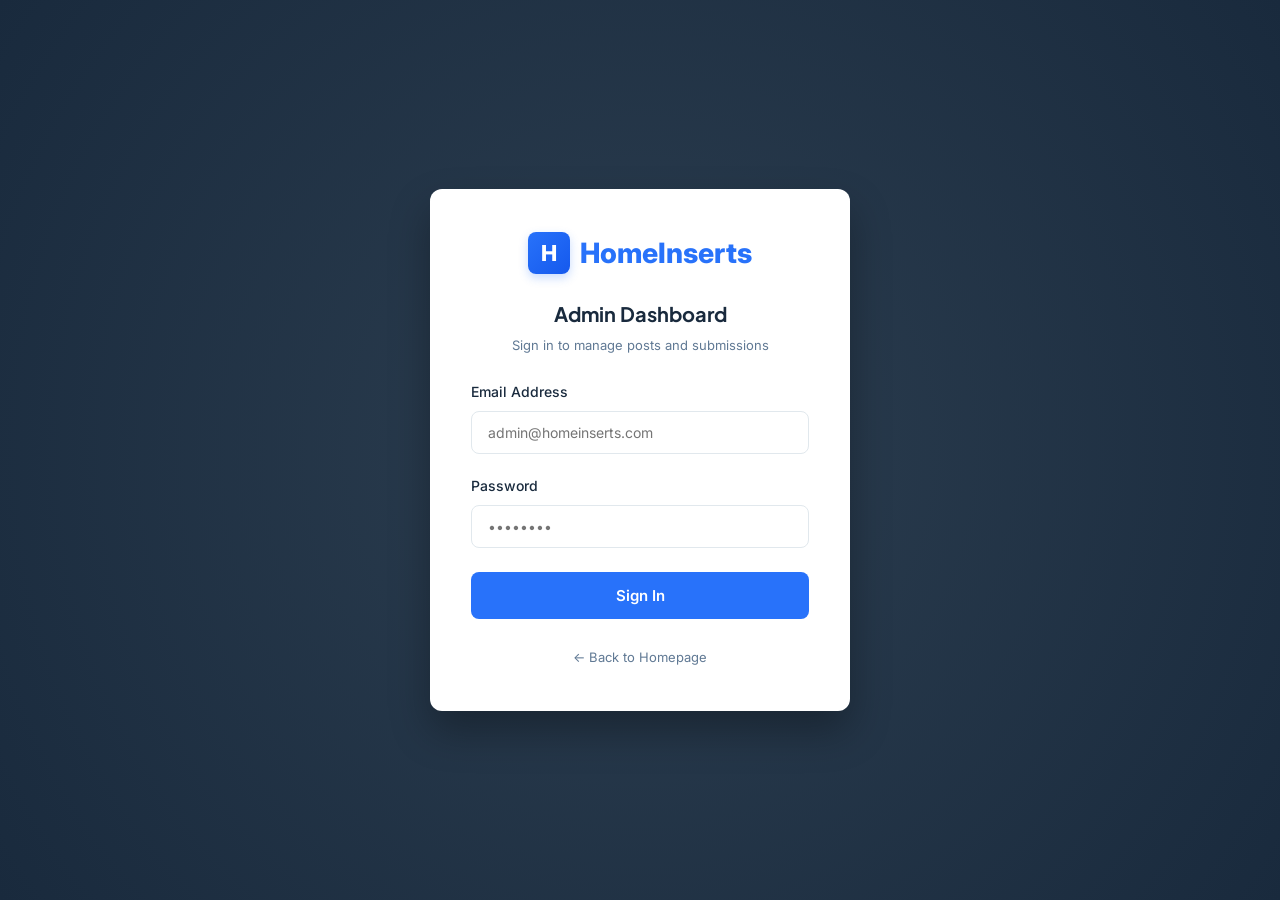
==== admin.html @ 36d6818a "Upgrade article publishing system to premium SEO publishing workflow" ====
<!DOCTYPE html>
<html lang="en-US">
<head>
  <meta charset="UTF-8">
  <meta name="viewport" content="width=device-width, initial-scale=1.0">
  <title>Admin Dashboard - Home Inserts</title>
  <link rel="stylesheet" href="css/style.css">
  <style>
    /* ── Layout ─────────────────────────────────────────── */
    .admin-layout-wrapper {
      display: grid;
      grid-template-columns: 250px 1fr;
      min-height: 100vh;
    }

    /* ── Sidebar ─────────────────────────────────────────── */
    .admin-sidebar {
      background: linear-gradient(175deg, #0f1923 0%, #1a2535 100%);
      color: #fff;
      padding: 28px 16px;
      display: flex;
      flex-direction: column;
      gap: 26px;
      position: sticky;
      top: 0;
      height: 100vh;
      overflow-y: auto;
    }
    .admin-brand {
      display: flex;
      align-items: center;
      gap: 10px;
      padding: 0 6px;
    }
    .admin-brand-icon {
      width: 36px; height: 36px;
      background: var(--color-primary);
      border-radius: 8px;
      display: flex; align-items: center; justify-content: center;
      font-weight: 900; font-size: 18px; color: #fff;
      flex-shrink: 0;
    }
    .admin-brand-title { font-size: 17px; font-weight: 800; color: #fff; }
    .admin-brand-title span { color: var(--color-primary); }
    .admin-nav-section { font-size: 10px; font-weight: 700; color: #5a7090; letter-spacing: 1.2px; text-transform: uppercase; padding: 0 12px; }
    .admin-nav-links { display: flex; flex-direction: column; gap: 3px; }
    .admin-nav-item {
      display: flex; align-items: center; gap: 12px;
      padding: 11px 14px; color: #8ba4bc;
      border-radius: 9px; font-weight: 500; font-size: 14px;
      cursor: pointer; transition: all 0.2s ease;
      border: 1px solid transparent;
    }
    .admin-nav-item .nav-icon { font-size: 16px; flex-shrink: 0; width: 20px; text-align: center; }
    .admin-nav-item:hover { color: #fff; background: rgba(255,255,255,0.06); }
    .admin-nav-item.active {
      color: #fff; background: rgba(99,179,237,0.12);
      border-color: rgba(99,179,237,0.25);
    }
    .admin-nav-item.active .nav-icon { color: var(--color-primary); }

    /* ── Main Content ─────────────────────────────────────── */
    .admin-content-area {
      background: #f4f6f9;
      padding: 36px 40px;
      overflow-y: auto;
    }
    .admin-header {
      display: flex; justify-content: space-between; align-items: center;
      margin-bottom: 32px; background: #fff;
      border: 1px solid var(--color-border); border-radius: 12px;
      padding: 18px 24px; box-shadow: 0 2px 8px rgba(0,0,0,0.04);
    }
    .admin-header-left h2 { font-size: 20px; color: var(--color-heading); margin: 0; }
    .admin-header-left span { font-size: 13px; color: var(--color-body-light); }

    /* ── Stats Grid ──────────────────────────────────────── */
    .admin-stats-grid {
      display: grid; grid-template-columns: repeat(4, 1fr); gap: 18px;
      margin-bottom: 32px;
    }
    .admin-stat-card {
      background: #fff; border: 1px solid var(--color-border);
      border-radius: 12px; padding: 22px 20px;
      display: flex; flex-direction: column; gap: 8px;
      box-shadow: 0 2px 8px rgba(0,0,0,0.04);
      transition: box-shadow 0.2s;
    }
    .admin-stat-card:hover { box-shadow: 0 6px 20px rgba(0,0,0,0.08); }
    .stat-icon { font-size: 22px; margin-bottom: 4px; }
    .admin-stat-num { font-size: 30px; font-weight: 800; color: var(--color-heading); line-height: 1; }
    .stat-label { font-size: 11px; font-weight: 700; color: var(--color-body-light); letter-spacing: 0.8px; text-transform: uppercase; }

    /* ── Table ───────────────────────────────────────────── */
    .table-wrapper { background: #fff; border: 1px solid var(--color-border); border-radius: 12px; overflow: hidden; box-shadow: 0 2px 8px rgba(0,0,0,0.04); }
    .admin-table { width: 100%; border-collapse: collapse; }
    .admin-table th, .admin-table td {
      padding: 14px 20px; text-align: left;
      border-bottom: 1px solid var(--color-border);
    }
    .admin-table th { background: #fafbfc; font-weight: 600; font-size: 12px; color: var(--color-body-light); text-transform: uppercase; letter-spacing: 0.6px; }
    .admin-table tr:last-child td { border-bottom: none; }
    .admin-table tr:hover td { background: #fafbfc; }

    /* ── Action Buttons ──────────────────────────────────── */
    .action-btn {
      padding: 5px 11px; border-radius: 6px;
      font-size: 12px; font-weight: 600; cursor: pointer;
      border: none; transition: all 0.18s; margin-right: 4px;
    }
    .btn-delete { background: #fce8e6; color: #d93025; }
    .btn-delete:hover { background: #d93025; color: #fff; }
    .btn-approve { background: #e6f4ea; color: #137333; }
    .btn-approve:hover { background: #137333; color: #fff; }
    .btn-edit { background: #e8f0fe; color: #1967d2; }
    .btn-edit:hover { background: #1967d2; color: #fff; }
    .btn-view { background: #f1f3f4; color: #444; }
    .btn-view:hover { background: #444; color: #fff; }

    /* ── Tab Content ─────────────────────────────────────── */
    .admin-tab-content { display: none; }
    .admin-tab-content.active { display: block; }
    .tab-section-title {
      font-size: 20px; font-weight: 800; color: var(--color-heading);
      margin-bottom: 8px;
    }
    .tab-section-sub { font-size: 13px; color: var(--color-body-light); margin-bottom: 24px; }

    /* ── Form Card ───────────────────────────────────────── */
    .form-card {
      background: #fff; border: 1px solid var(--color-border);
      border-radius: 14px; padding: 32px 36px;
      box-shadow: 0 2px 12px rgba(0,0,0,0.05);
    }
    .form-section-header {
      display: flex; align-items: center; gap: 10px;
      font-size: 15px; font-weight: 700; color: var(--color-heading);
      margin: 28px 0 16px;
      padding-bottom: 10px; border-bottom: 2px solid #f0f2f5;
    }
    .form-section-header:first-child { margin-top: 0; }
    .form-section-header .section-icon { font-size: 18px; }
    .form-grid-2 { display: grid; grid-template-columns: 1fr 1fr; gap: 20px; }
    .form-group { margin-bottom: 0; }
    .form-group label { font-size: 13px; font-weight: 600; color: var(--color-heading); display: block; margin-bottom: 7px; }
    .form-group label .optional-tag { font-weight: 400; color: var(--color-body-light); font-size: 12px; }
    .form-control {
      width: 100%; padding: 10px 14px; font-size: 14px;
      border: 1.5px solid #dce1e7; border-radius: 8px;
      outline: none; transition: border 0.18s, box-shadow 0.18s;
      font-family: inherit; color: var(--color-heading); background: #fafbfc;
      box-sizing: border-box;
    }
    .form-control:focus { border-color: var(--color-primary); box-shadow: 0 0 0 3px rgba(var(--color-primary-rgb, 99,102,241), 0.1); background: #fff; }
    textarea.form-control { resize: vertical; min-height: 120px; }
    .char-count { font-size: 11px; color: var(--color-body-light); text-align: right; margin-top: 4px; }
    .char-count.warning { color: #ea8c23; }
    .char-count.over { color: #d93025; }

    /* SEO Preview Box */
    .seo-preview {
      background: #f8f9fa; border: 1px solid #e0e4e8;
      border-radius: 10px; padding: 18px 20px; margin-top: 18px;
    }
    .seo-preview-title { font-size: 11px; font-weight: 700; color: #888; text-transform: uppercase; letter-spacing: 0.8px; margin-bottom: 12px; }
    .seo-preview-inner { font-family: Arial, sans-serif; }
    .seo-preview-url { font-size: 13px; color: #1a73e8; margin-bottom: 2px; }
    .seo-preview-heading { font-size: 18px; color: #1a0dab; font-weight: 400; text-decoration: underline; cursor: pointer; }
    .seo-preview-desc { font-size: 13px; color: #545454; line-height: 1.5; }

    /* Edit Mode Banner */
    .edit-mode-banner {
      display: none;
      background: linear-gradient(90deg, #1967d2, #4285f4);
      color: #fff; padding: 12px 20px; border-radius: 10px;
      margin-bottom: 22px; align-items: center; gap: 14px;
      font-size: 14px; font-weight: 500;
    }
    .edit-mode-banner.visible { display: flex; }
    .edit-mode-banner strong { font-weight: 700; }
    .edit-mode-banner .cancel-edit-btn {
      margin-left: auto; background: rgba(255,255,255,0.2);
      border: 1px solid rgba(255,255,255,0.4); color: #fff;
      padding: 6px 16px; border-radius: 6px; cursor: pointer; font-size: 13px;
      font-weight: 600;
    }
    .edit-mode-banner .cancel-edit-btn:hover { background: rgba(255,255,255,0.3); }
    #form-submit-btn.update-mode { background: linear-gradient(135deg, #1967d2, #4285f4); }

    /* Status badge */
    .status-badge {
      display: inline-block; padding: 3px 9px; border-radius: 100px;
      font-size: 11px; font-weight: 700; letter-spacing: 0.4px;
    }
    .status-active { background: #e6f4ea; color: #137333; }
    .status-pending { background: #fef9c3; color: #9a6700; }

    /* ── Mobile Responsiveness ───────────────────────────── */
    @media (max-width: 768px) {
      .admin-layout-wrapper {
        grid-template-columns: 1fr;
      }
      .admin-sidebar {
        height: auto;
        position: static;
        padding: 16px;
        flex-direction: column;
        gap: 16px;
      }
      .admin-brand {
        width: 100%;
        justify-content: center;
        margin-bottom: 4px;
      }
      .admin-sidebar > div {
        width: 100%;
        display: flex;
        flex-direction: column;
        align-items: center;
      }
      .admin-nav-section {
        margin-bottom: 6px !important;
        text-align: center;
      }
      .admin-nav-links {
        flex-direction: row;
        flex-wrap: wrap;
        justify-content: center;
        gap: 8px;
        width: 100%;
      }
      .admin-nav-item {
        padding: 8px 12px;
        font-size: 13px;
        justify-content: center;
      }
      .admin-content-area {
        padding: 20px 16px;
      }
      .admin-header {
        flex-direction: column;
        align-items: flex-start;
        gap: 14px;
        padding: 16px;
      }
      .admin-header-left {
        width: 100%;
      }
      .admin-header-left h2 {
        font-size: 18px;
      }
      .admin-stats-grid {
        grid-template-columns: repeat(2, 1fr);
        gap: 12px;
      }
      .admin-stat-card {
        padding: 16px 14px;
      }
      .admin-stat-num {
        font-size: 24px;
      }
      .form-card {
        padding: 20px 16px;
      }
      .form-grid-2 {
        grid-template-columns: 1fr;
        gap: 16px;
      }
    }
  </style>
</head>
<body>

  <!-- Access Control Check -->
  <script>
    if (sessionStorage.getItem('home_inserts_admin_logged_in') !== 'true') {
      window.location.href = 'login.html';
    }
  </script>

  <div class="admin-layout-wrapper">

    <!-- ══════════════════ SIDEBAR ══════════════════ -->
    <aside class="admin-sidebar" aria-label="Admin Navigation">
      <div class="admin-brand">
        <div class="admin-brand-icon">H</div>
        <div class="admin-brand-title">Home<span>Inserts</span></div>
      </div>

      <div>
        <div class="admin-nav-section" style="margin-bottom:8px;">Main</div>
        <nav class="admin-nav-links" aria-label="Admin Tab Control">
          <div class="admin-nav-item active" data-tab="overview"><span class="nav-icon">📊</span> Dashboard</div>
          <div class="admin-nav-item" data-tab="articles"><span class="nav-icon">📰</span> Manage Articles</div>
          <div class="admin-nav-item" data-tab="create"><span class="nav-icon">✏️</span> Publish Article</div>
        </nav>
      </div>

      <div>
        <div class="admin-nav-section" style="margin-bottom:8px;">Inbox</div>
        <nav class="admin-nav-links">
          <div class="admin-nav-item" data-tab="submissions"><span class="nav-icon">📬</span> Guest Submissions</div>
          <div class="admin-nav-item" data-tab="newsletter"><span class="nav-icon">📧</span> Newsletter Emails</div>
        </nav>
      </div>

      <div style="margin-top: auto;">
        <a href="index.html" class="admin-nav-item" style="text-decoration:none;"><span class="nav-icon">🌐</span> View Public Site</a>
        <div class="admin-nav-item" id="admin-logout-btn" style="color:#e06c75; margin-top:4px;"><span class="nav-icon">🚪</span> Log Out</div>
      </div>
    </aside>

    <!-- ══════════════════ MAIN CONTENT ══════════════════ -->
    <main class="admin-content-area" aria-label="Admin Dashboard Panel">

      <!-- Top Header Bar -->
      <div class="admin-header">
        <div class="admin-header-left">
          <h2 id="admin-page-title">Dashboard Overview</h2>
          <span>Logged in as: <strong>aijazmajeed804@gmail.com</strong> &nbsp;·&nbsp; Owner</span>
        </div>
        <div style="display:flex; gap:10px; align-items:center;">
          <span style="font-size:12px; color:var(--color-body-light);" id="admin-current-time"></span>
          <a href="index.html" class="btn" style="width:auto; padding:9px 20px; font-size:13px;">🌐 View Site</a>
        </div>
      </div>

      <!-- ▌ TAB 1: OVERVIEW ▐ -->
      <div class="admin-tab-content active" id="tab-overview">
        <div class="admin-stats-grid">
          <div class="admin-stat-card">
            <div class="stat-icon">📰</div>
            <div class="admin-stat-num" id="stat-articles">0</div>
            <div class="stat-label">Total Articles</div>
          </div>
          <div class="admin-stat-card">
            <div class="stat-icon">📬</div>
            <div class="admin-stat-num" id="stat-submissions">0</div>
            <div class="stat-label">Pending Submissions</div>
          </div>
          <div class="admin-stat-card">
            <div class="stat-icon">📧</div>
            <div class="admin-stat-num" id="stat-subscribers">24</div>
            <div class="stat-label">Subscribers</div>
          </div>
          <div class="admin-stat-card">
            <div class="stat-icon">👁️</div>
            <div class="admin-stat-num" id="stat-views">1,482</div>
            <div class="stat-label">Mock Page Views</div>
          </div>
        </div>

        <div class="table-wrapper">
          <table class="admin-table">
            <thead><tr><th>Event</th><th>Details</th><th>Status</th></tr></thead>
            <tbody>
              <tr>
                <td>System Boot</td>
                <td>Home Inserts Static Engine Running</td>
                <td><span class="status-badge status-active">ACTIVE</span></td>
              </tr>
              <tr>
                <td>Database Sync</td>
                <td>Loaded articles list from posts.json + localStorage</td>
                <td><span class="status-badge status-active">SYNCED</span></td>
              </tr>
              <tr>
                <td>Admin Session</td>
                <td>Owner authenticated via sessionStorage</td>
                <td><span class="status-badge status-active">SECURE</span></td>
              </tr>
            </tbody>
          </table>
        </div>
      </div>

      <!-- ▌ TAB 2: MANAGE ARTICLES ▐ -->
      <div class="admin-tab-content" id="tab-articles">
        <div class="tab-section-title">All Published Articles</div>
        <div class="tab-section-sub">Click <strong>Edit</strong> to modify an article, or <strong>Delete</strong> to remove it from the public site.</div>
        <div class="table-wrapper">
          <table class="admin-table" id="admin-articles-table">
            <thead>
              <tr>
                <th style="width:38%;">Title</th>
                <th>Category</th>
                <th>Author</th>
                <th>Date</th>
                <th>Actions</th>
              </tr>
            </thead>
            <tbody id="admin-articles-list">
              <!-- Rendered via JS -->
            </tbody>
          </table>
        </div>
      </div>

      <!-- ▌ TAB 3: PUBLISH / EDIT ARTICLE ▐ -->
      <!-- ▌ TAB 3: PUBLISH / EDIT ARTICLE ▐ -->
      <div class="admin-tab-content" id="tab-create">
        <!-- Edit mode notice banner -->
        <div class="edit-mode-banner" id="edit-mode-banner" role="alert">
          ✏️ &nbsp;<span>You are editing: <strong id="edit-mode-article-title">—</strong></span>
          <button class="cancel-edit-btn" id="cancel-edit-btn">✕ Cancel Edit</button>
        </div>

        <div class="tab-section-title" id="create-tab-title">Publish New Article</div>
        <div class="tab-section-sub" id="create-tab-sub">Fill in all fields below, including the SEO section, then click Publish.</div>

        <form id="admin-publish-form">
          <!-- Hidden edit state -->
          <input type="hidden" id="admin-edit-id" value="">
          <input type="hidden" id="admin-edit-source" value=""><!-- 'user' or 'json' -->

          <div class="seo-admin-grid">
            
            <!-- Left Side: Interactive Editor Form -->
            <div style="display:flex; flex-direction:column; gap:22px;">
              
              <!-- ── SECTION 1: IDENTITY ── -->
              <div class="form-card">
                <div class="form-section-header"><span class="section-icon">📌</span> Article Identity</div>
                
                <div class="form-grid-2" style="margin-bottom: 18px;">
                  <div class="form-group">
                    <label for="admin-title">Article Title <span style="color:#d93025;">*</span></label>
                    <input type="text" id="admin-title" class="form-control" required placeholder="e.g., 5 Tips for Choosing Living Room Furniture">
                  </div>
                  <div class="form-group">
                    <label for="admin-author">Author Name <span style="color:#d93025;">*</span></label>
                    <input type="text" id="admin-author" class="form-control" required placeholder="Author Name or Brand" value="Administrator">
                  </div>
                </div>

                <div class="form-grid-2" style="margin-bottom: 18px;">
                  <div class="form-group">
                    <label for="admin-category">Category <span style="color:#d93025;">*</span></label>
                    <select id="admin-category" class="form-control" required>
                      <option value="Decor & Renovate">Decor & Renovate</option>
                      <option value="Kitchen">Kitchen</option>
                      <option value="Sleep & Comfort">Sleep & Comfort</option>
                      <option value="Outdoor & Landscaping">Outdoor & Landscaping</option>
                      <option value="Home Improvement">Home Improvement</option>
                      <option value="Lifestyle">Lifestyle</option>
                    </select>
                  </div>
                  <div class="form-group">
                    <label for="admin-tags">Tags <span class="optional-tag">(comma-separated)</span></label>
                    <input type="text" id="admin-tags" class="form-control" placeholder="e.g., Furniture, Bedroom, Storage">
                  </div>
                </div>

                <div class="form-group" style="margin-bottom: 18px;">
                  <label for="admin-slug">URL Slug <span style="color:#d93025;">*</span></label>
                  <div class="slug-input-group">
                    <input type="text" id="admin-slug" class="form-control" required placeholder="best-dresser-buying-guide">
                    <button type="button" class="slug-auto-btn" id="admin-slug-auto-btn" title="Auto-generate from title">🔄 Auto</button>
                  </div>
                </div>

                <div class="form-group" style="margin-bottom: 18px;">
                  <label for="admin-excerpt">Card Excerpt / Short Summary <span style="color:#d93025;">*</span></label>
                  <input type="text" id="admin-excerpt" class="form-control" required placeholder="Short catchy summary (1-2 sentences) shown on list cards" maxlength="200">
                </div>

                <div class="form-group">
                  <label for="admin-article-description">Article Description <span style="color:#d93025;">*</span></label>
                  <textarea id="admin-article-description" class="form-control" rows="3" required placeholder="A brief general overview of the article content."></textarea>
                </div>
              </div>

              <!-- ── SECTION 2: MEDIA ── -->
              <div class="form-card">
                <div class="form-section-header"><span class="section-icon">🖼️</span> Featured Media</div>
                
                <div class="form-grid-2">
                  <div class="form-group">
                    <label for="admin-image">Featured Image URL <span class="optional-tag">(optional)</span></label>
                    <input type="url" id="admin-image" class="form-control" placeholder="https://images.unsplash.com/photo-...">
                  </div>
                  <div class="form-group">
                    <label for="admin-image-alt">Image Alt Text <span style="color:#d93025;">*</span></label>
                    <input type="text" id="admin-image-alt" class="form-control" required placeholder="Descriptive alternative text for screen readers and SEO">
                  </div>
                </div>
              </div>

              <!-- ── SECTION 3: SEO META SETTINGS ── -->
              <div class="form-card">
                <div class="form-section-header"><span class="section-icon">🔍</span> Google SEO & Meta Tags</div>
                
                <div class="form-grid-2" style="margin-bottom: 18px;">
                  <div class="form-group">
                    <label for="admin-seo-title">SEO Title <span class="optional-tag">(recommended: 50–60 chars)</span></label>
                    <input type="text" id="admin-seo-title" class="form-control" placeholder="Title tag for search results" maxlength="80">
                    <div class="char-count" id="seo-title-count">0 / 60</div>
                  </div>
                  <div class="form-group">
                    <label for="admin-meta-title">Meta Title <span class="optional-tag">(recommended: 50–60 chars)</span></label>
                    <input type="text" id="admin-meta-title" class="form-control" placeholder="Meta title tag" maxlength="80">
                    <div class="char-count" id="meta-title-count">0 / 60</div>
                  </div>
                </div>

                <div class="form-group" style="margin-bottom: 18px;">
                  <label for="admin-meta-description">Meta Description <span class="optional-tag">(recommended: 120–160 chars)</span></label>
                  <textarea id="admin-meta-description" class="form-control" rows="3" placeholder="Compelling summary snippet shown under title in search engine results." maxlength="200"></textarea>
                  <div class="char-count" id="meta-desc-count">0 / 160</div>
                </div>

                <div class="form-grid-2" style="margin-bottom: 18px;">
                  <div class="form-group">
                    <label for="admin-focus-keyword">Focus Keyword <span style="color:#d93025;">*</span></label>
                    <input type="text" id="admin-focus-keyword" class="form-control" required placeholder="e.g., tall dresser buying guide">
                  </div>
                  <div class="form-group">
                    <label for="admin-secondary-keywords">Secondary Keywords <span class="optional-tag">(comma-separated)</span></label>
                    <input type="text" id="admin-secondary-keywords" class="form-control" placeholder="e.g., bedroom storage, bedroom styling">
                  </div>
                </div>

                <div class="form-grid-2">
                  <div class="form-group">
                    <label for="admin-seo-canonical">Canonical URL <span class="optional-tag">(optional)</span></label>
                    <input type="url" id="admin-seo-canonical" class="form-control" placeholder="https://homeinserts.com/articles/your-slug">
                  </div>
                  <div class="form-group">
                    <label for="admin-og-image">OG / Social Share Image URL <span class="optional-tag">(optional)</span></label>
                    <input type="url" id="admin-og-image" class="form-control" placeholder="Defaults to featured image URL if blank">
                  </div>
                </div>
              </div>

              <!-- ── SECTION 4: BODY CONTENT ── -->
              <div class="form-card">
                <div class="form-section-header"><span class="section-icon">✍️</span> Article Content Body</div>
                <div class="form-group">
                  <label for="admin-content">Article Body <span style="color:#d93025;">*</span> <span class="optional-tag">(HTML allowed)</span></label>
                  <textarea id="admin-content" class="form-control" rows="16" required placeholder="<p>Write your full article body content here using HTML tags like &lt;h2&gt;, &lt;p&gt;, &lt;ul&gt;, etc.</p>"></textarea>
                </div>
              </div>

              <!-- ── ACTION ROW ── -->
              <div class="form-card">
                <div id="admin-seo-ready-banner" class="seo-ready-banner poor">
                  <span class="seo-ready-icon">🔴</span>
                  <span class="seo-ready-text">Your SEO Score is under 70%. We recommend resolving critical issues before publishing.</span>
                </div>
                <div style="display:flex; align-items:center; gap:16px; margin-top: 20px;">
                  <button type="submit" id="form-submit-btn" class="btn" style="width:auto; padding:13px 44px; font-size:15px;">
                    🚀 Publish Immediately
                  </button>
                  <span id="form-status-msg" style="font-size:13px; color:var(--color-body-light);"></span>
                </div>
              </div>

            </div>

            <!-- Right Side: Live preview & SEO Panel switcher -->
            <div class="editor-preview-panel" style="position: sticky; top: 10px; height: calc(100vh - 100px); display: flex; flex-direction: column;">
              
              <!-- Tab controls -->
              <div class="preview-tabs-nav">
                <button type="button" class="preview-tab-btn active" id="admin-tab-btn-preview">🖥️ Live Preview</button>
                <button type="button" class="preview-tab-btn" id="admin-tab-btn-seo">📊 SEO Report <span id="admin-seo-score-badge" style="background:#e74c3c; color:#fff; padding:2px 6px; border-radius:10px; font-size:10px; margin-left:5px; font-weight:700;">0%</span></button>
              </div>

              <!-- Content wrapper with scroll -->
              <div style="flex-grow:1; overflow-y:auto; padding-right:4px;">
                
                <!-- Tab CONTENT 1: Layout Preview -->
                <div class="preview-tab-content active" id="admin-panel-preview">
                  
                  <!-- Google Search Result Preview -->
                  <div class="seo-preview" style="margin-bottom: 20px;">
                    <div class="seo-preview-title">🔎 Google SERP Snippet Preview</div>
                    <div class="seo-preview-inner">
                      <div class="seo-preview-url" id="seo-prev-url">homeinserts.com › articles › your-article-slug</div>
                      <div class="seo-preview-heading" id="seo-prev-title">Your Article Title Will Appear Here</div>
                      <div class="seo-preview-desc" id="seo-prev-desc">Your meta description will appear here. Make it compelling to improve click-through rates from search engines.</div>
                    </div>
                  </div>

                  <!-- Simulated Blog Card -->
                  <article class="entry-card" style="box-shadow:none; margin-bottom:20px; border:1px solid var(--color-border);">
                    <div class="card-media">
                      <img id="admin-p-image" src="https://images.unsplash.com/photo-1497366216548-37526070297c?auto=format&fit=crop&q=80&w=800" alt="Preview image">
                    </div>
                    <div class="card-body" style="padding:16px;">
                      <span class="card-category" id="admin-p-category">Category</span>
                      <h3 class="card-title" id="admin-p-title" style="font-size:16px;">Your Article Title</h3>
                      <p class="card-excerpt" id="admin-p-excerpt" style="font-size:13px;">A brief summary of your article will appear here...</p>
                      <div class="card-meta" style="padding-top:10px; font-size:10px;">
                        <span class="meta-author" id="admin-p-author">Administrator</span>
                        <span class="meta-date" id="admin-p-date">Date</span>
                      </div>
                    </div>
                  </article>

                  <hr style="border:none; border-top:1px solid var(--color-border); margin:20px 0;">

                  <!-- Article Body preview snippet -->
                  <div style="font-size:13px; line-height:1.6; color:var(--color-body); background:#fff; padding:20px; border-radius:var(--radius-md); border:1px solid var(--color-border);" id="admin-p-content">
                    <p>Your full article content will render here in real-time as you type...</p>
                  </div>
                </div>

                <!-- Tab CONTENT 2: SEO Analyzer Report -->
                <div class="preview-tab-content" id="admin-panel-seo">
                  
                  <!-- Main score card -->
                  <div class="seo-score-dashboard">
                    <div class="seo-score-radial-wrapper">
                      <div class="seo-circle-progress">
                        <svg class="seo-circle-svg" viewBox="0 0 120 120">
                          <circle class="seo-circle-bg" cx="60" cy="60" r="50"></circle>
                          <circle class="seo-circle-bar" id="admin-seo-circle-fill" cx="60" cy="60" r="50"></circle>
                        </svg>
                        <div class="seo-circle-text" id="admin-seo-score-percent">0%</div>
                      </div>
                      <div class="seo-score-status-badge status-badge-poor" id="admin-seo-status-badge">
                        <span id="admin-seo-status-dot">🔴</span> <span id="admin-seo-status-text">Needs Improvement</span>
                      </div>
                    </div>

                    <!-- Subscores -->
                    <div class="seo-subscores-grid">
                      <div class="seo-subscore-item">
                        <div class="seo-subscore-label">
                          <span>Quality</span>
                          <span id="admin-subscore-quality-val">0%</span>
                        </div>
                        <div class="seo-subscore-bar-bg">
                          <div class="seo-subscore-bar-fill bar-fill-poor" id="admin-subscore-quality-fill"></div>
                        </div>
                      </div>
                      <div class="seo-subscore-item">
                        <div class="seo-subscore-label">
                          <span>Readability</span>
                          <span id="admin-subscore-readability-val">0%</span>
                        </div>
                        <div class="seo-subscore-bar-bg">
                          <div class="seo-subscore-bar-fill bar-fill-poor" id="admin-subscore-readability-fill"></div>
                        </div>
                      </div>
                      <div class="seo-subscore-item">
                        <div class="seo-subscore-label">
                          <span>Technical</span>
                          <span id="admin-subscore-technical-val">0%</span>
                        </div>
                        <div class="seo-subscore-bar-bg">
                          <div class="seo-subscore-bar-fill bar-fill-poor" id="admin-subscore-technical-fill"></div>
                        </div>
                      </div>
                      <div class="seo-subscore-item">
                        <div class="seo-subscore-label">
                          <span>Optimization</span>
                          <span id="admin-subscore-optimization-val">0%</span>
                        </div>
                        <div class="seo-subscore-bar-bg">
                          <div class="seo-subscore-bar-fill bar-fill-poor" id="admin-subscore-optimization-fill"></div>
                        </div>
                      </div>
                    </div>
                  </div>

                  <!-- Suggestions Alert list -->
                  <div class="seo-suggestions-card">
                    <div class="seo-suggestions-title">
                      <span>💡 Actionable Recommendations</span>
                    </div>
                    <div class="seo-suggestions-list" id="admin-seo-suggestions-container">
                      <div class="seo-suggestion-item info">
                        <span class="seo-suggestion-item-icon">ℹ️</span>
                        <span>Fill out the fields to receive optimization suggestions.</span>
                      </div>
                    </div>
                  </div>

                  <!-- Accordion Checklist -->
                  <div class="seo-accordion">
                    
                    <!-- Accordion 1: SEO Title & Meta Checks -->
                    <div class="seo-accordion-item open" id="admin-seo-acc-title">
                      <button type="button" class="seo-accordion-header" onclick="toggleSeoAccordion('admin-seo-acc-title')">
                        <div class="seo-accordion-header-left">
                          <span>Title &amp; Meta Verification</span>
                          <span class="seo-accordion-header-count" id="admin-seo-check-count-title">0/3</span>
                        </div>
                        <span class="seo-accordion-header-arrow">▼</span>
                      </button>
                      <div class="seo-accordion-content">
                        <div class="seo-checklist-list" id="admin-seo-checklist-title">
                          <!-- Filled dynamically -->
                        </div>
                      </div>
                    </div>

                    <!-- Accordion 2: Content Optimization Checks -->
                    <div class="seo-accordion-item open" id="admin-seo-acc-content">
                      <button type="button" class="seo-accordion-header" onclick="toggleSeoAccordion('admin-seo-acc-content')">
                        <div class="seo-accordion-header-left">
                          <span>Content &amp; Keywords</span>
                          <span class="seo-accordion-header-count" id="admin-seo-check-count-content">0/6</span>
                        </div>
                        <span class="seo-accordion-header-arrow">▼</span>
                      </button>
                      <div class="seo-accordion-content">
                        <div class="seo-checklist-list" id="admin-seo-checklist-content">
                          <!-- Filled dynamically -->
                        </div>
                      </div>
                    </div>

                    <!-- Accordion 3: Link & Media Checks -->
                    <div class="seo-accordion-item open" id="admin-seo-acc-links">
                      <button type="button" class="seo-accordion-header" onclick="toggleSeoAccordion('admin-seo-acc-links')">
                        <div class="seo-accordion-header-left">
                          <span>Links &amp; Featured Media</span>
                          <span class="seo-accordion-header-count" id="admin-seo-check-count-links">0/3</span>
                        </div>
                        <span class="seo-accordion-header-arrow">▼</span>
                      </button>
                      <div class="seo-accordion-content">
                        <div class="seo-checklist-list" id="admin-seo-checklist-links">
                          <!-- Filled dynamically -->
                        </div>
                      </div>
                    </div>

                    <!-- Accordion 4: Technical & Indexability Checks -->
                    <div class="seo-accordion-item open" id="admin-seo-acc-tech">
                      <button type="button" class="seo-accordion-header" onclick="toggleSeoAccordion('admin-seo-acc-tech')">
                        <div class="seo-accordion-header-left">
                          <span>Technical SEO &amp; Indexability</span>
                          <span class="seo-accordion-header-count" id="admin-seo-check-count-tech">0/6</span>
                        </div>
                        <span class="seo-accordion-header-arrow">▼</span>
                      </button>
                      <div class="seo-accordion-content">
                        <div class="seo-checklist-list" id="admin-seo-checklist-tech">
                          <!-- Filled dynamically -->
                        </div>
                      </div>
                    </div>

                  </div><!-- /.seo-accordion -->

                </div><!-- /#admin-panel-seo -->

              </div><!-- /content scroll -->

            </div><!-- /.editor-preview-panel -->

          </div><!-- /.seo-admin-grid -->

        </form>
      </div>

      <!-- ▌ TAB 4: GUEST SUBMISSIONS ▐ -->
      <div class="admin-tab-content" id="tab-submissions">
        <div class="tab-section-title">Guest Submissions</div>
        <div class="tab-section-sub">Review and approve or reject articles submitted by guest writers.</div>
        <div class="table-wrapper">
          <table class="admin-table">
            <thead>
              <tr>
                <th>Title</th><th>Author</th><th>Category</th>
                <th>Excerpt</th><th>Actions</th>
              </tr>
            </thead>
            <tbody id="admin-submissions-list"></tbody>
          </table>
        </div>
      </div>

      <!-- ▌ TAB 5: NEWSLETTER ▐ -->
      <div class="admin-tab-content" id="tab-newsletter">
        <div class="tab-section-title">Newsletter Subscribers</div>
        <div class="tab-section-sub">All emails that have subscribed to the Home Inserts newsletter.</div>
        <div class="table-wrapper">
          <table class="admin-table">
            <thead><tr><th>Email Address</th><th>Date Joined</th><th>Status</th></tr></thead>
            <tbody id="admin-newsletter-list"></tbody>
          </table>
        </div>
      </div>

    </main>
  </div><!-- /.admin-layout-wrapper -->

  <script src="js/seo-analyzer.js"></script>
  <script src="js/app.js"></script>
  <script>
    /* ════════════════════════════════════════════════
       ADMIN DASHBOARD ENGINE
    ════════════════════════════════════════════════ */

    // ── Live Clock ────────────────────────────────
    function updateClock() {
      const el = document.getElementById('admin-current-time');
      if (el) el.textContent = new Date().toLocaleString('en-US', { hour:'2-digit', minute:'2-digit', month:'short', day:'numeric', year:'numeric' });
    }
    updateClock();
    setInterval(updateClock, 60000);

    // ── Tab Switching ─────────────────────────────
    const pageTitles = {
      overview: 'Dashboard Overview',
      articles: 'Manage Articles',
      create: 'Publish / Edit Article',
      submissions: 'Guest Submissions',
      newsletter: 'Newsletter Subscribers'
    };

    const navItems = document.querySelectorAll('.admin-nav-item[data-tab]');
    navItems.forEach(item => {
      item.addEventListener('click', () => {
        navItems.forEach(n => n.classList.remove('active'));
        item.classList.add('active');

        const target = item.getAttribute('data-tab');
        document.querySelectorAll('.admin-tab-content').forEach(c => c.classList.remove('active'));
        document.getElementById(`tab-${target}`).classList.add('active');
        document.getElementById('admin-page-title').textContent = pageTitles[target] || 'Admin';

        if (target === 'articles') renderAdminArticles();
        if (target === 'submissions') renderAdminSubmissions();
        if (target === 'newsletter') renderAdminNewsletter();
        if (target !== 'create') exitEditMode();
      });
    });

    // ── Logout ────────────────────────────────────
    document.getElementById('admin-logout-btn').addEventListener('click', () => {
      sessionStorage.removeItem('home_inserts_admin_logged_in');
      showToast('Logged out successfully.', 'success');
      setTimeout(() => window.location.href = 'index.html', 1000);
    });

    // ── Stats ─────────────────────────────────────
    function updateStats() {
      setTimeout(() => {
        document.getElementById('stat-articles').textContent = state.posts.length;
        const subs = JSON.parse(localStorage.getItem('home_inserts_guest_submissions') || '[]');
        document.getElementById('stat-submissions').textContent = subs.length;
      }, 500);
    }
    updateStats();

    /* ════════════════════════════════════════════════
       ARTICLES TABLE
    ════════════════════════════════════════════════ */
    function renderAdminArticles() {
      const tbody = document.getElementById('admin-articles-list');
      tbody.innerHTML = '';

      if (!state.posts.length) {
        tbody.innerHTML = '<tr><td colspan="5" style="text-align:center; color:var(--color-body-light); padding:30px;">No articles found.</td></tr>';
        return;
      }

      state.posts.forEach(post => {
        const tr = document.createElement('tr');
        tr.innerHTML = `
          <td><strong style="font-size:14px;">${post.title}</strong></td>
          <td><span style="font-size:12px; padding:3px 8px; background:#f0f4ff; color:#1967d2; border-radius:100px; font-weight:600;">${post.category}</span></td>
          <td style="font-size:13px;">${post.author}</td>
          <td style="font-size:13px; color:var(--color-body-light);">${post.date}</td>
          <td>
            <button class="action-btn btn-edit" onclick="editArticle(${post.id})">✏️ Edit</button>
            <button class="action-btn btn-delete" onclick="deleteArticle(${post.id})">🗑️ Delete</button>
          </td>
        `;
        tbody.appendChild(tr);
      });
    }

    /* ════════════════════════════════════════════════
       EDIT ARTICLE
    ════════════════════════════════════════════════ */
    window.editArticle = function(id) {
      const post = state.posts.find(p => p.id === id);
      if (!post) { showToast('Article not found.', 'error'); return; }

      // Switch to Create/Edit tab
      navItems.forEach(n => n.classList.remove('active'));
      document.querySelector('.admin-nav-item[data-tab="create"]').classList.add('active');
      document.querySelectorAll('.admin-tab-content').forEach(c => c.classList.remove('active'));
      document.getElementById('tab-create').classList.add('active');
      document.getElementById('admin-page-title').textContent = 'Edit Article';

      // Mark edit mode
      document.getElementById('admin-edit-id').value = post.id;

      // Determine source: user-submitted or seeded json
      const userPosts = JSON.parse(localStorage.getItem('home_inserts_user_posts') || '[]');
      const isUserPost = userPosts.some(p => p.id === post.id);
      document.getElementById('admin-edit-source').value = isUserPost ? 'user' : 'json';

      // Populate content fields
      document.getElementById('admin-title').value = post.title || '';
      document.getElementById('admin-author').value = post.author || 'Administrator';
      document.getElementById('admin-category').value = post.category || 'Lifestyle';
      document.getElementById('admin-tags').value = (post.tags || []).filter(t => t !== "Editor's Choice" && t !== post.category).join(', ');
      document.getElementById('admin-slug').value = post.slug || '';
      document.getElementById('admin-excerpt').value = post.excerpt || '';
      document.getElementById('admin-article-description').value = post.articleDescription || post.excerpt || '';
      document.getElementById('admin-image').value = post.image || '';
      document.getElementById('admin-image-alt').value = post.imageAlt || '';
      document.getElementById('admin-content').value = post.content || '';

      // Populate SEO fields
      document.getElementById('admin-seo-title').value = post.seoTitle || '';
      document.getElementById('admin-meta-title').value = post.metaTitle || '';
      document.getElementById('admin-meta-description').value = post.metaDescription || '';
      document.getElementById('admin-focus-keyword').value = post.focusKeyword || '';
      document.getElementById('admin-secondary-keywords').value = (post.secondaryKeywords || []).join(', ');
      document.getElementById('admin-seo-canonical').value = post.canonical || '';
      document.getElementById('admin-og-image').value = post.ogImage || '';

      // Run live SEO update
      runSeoAnalysis();

      // Show edit banner
      document.getElementById('edit-mode-article-title').textContent = post.title;
      document.getElementById('edit-mode-banner').classList.add('visible');

      // Change form UI
      document.getElementById('create-tab-title').textContent = 'Edit Article';
      document.getElementById('create-tab-sub').textContent = 'Make your changes and click Update Article to save.';
      const btn = document.getElementById('form-submit-btn');
      btn.textContent = '💾 Update Article';
      btn.classList.add('update-mode');

      window.scrollTo({ top: 0, behavior: 'smooth' });
    };

    function exitEditMode() {
      document.getElementById('admin-edit-id').value = '';
      document.getElementById('admin-edit-source').value = '';
      document.getElementById('admin-publish-form').reset();
      document.getElementById('edit-mode-banner').classList.remove('visible');
      document.getElementById('create-tab-title').textContent = 'Publish New Article';
      document.getElementById('create-tab-sub').textContent = 'Fill in all fields below, including the SEO section, then click Publish.';
      const btn = document.getElementById('form-submit-btn');
      btn.textContent = '🚀 Publish Immediately';
      btn.classList.remove('update-mode');
      runSeoAnalysis();
    }

    document.getElementById('cancel-edit-btn').addEventListener('click', () => {
      exitEditMode();
      // Go back to articles tab
      navItems.forEach(n => n.classList.remove('active'));
      document.querySelector('.admin-nav-item[data-tab="articles"]').classList.add('active');
      document.querySelectorAll('.admin-tab-content').forEach(c => c.classList.remove('active'));
      document.getElementById('tab-articles').classList.add('active');
      document.getElementById('admin-page-title').textContent = pageTitles['articles'];
      renderAdminArticles();
    });

    /* ════════════════════════════════════════════════
       DELETE ARTICLE
    ════════════════════════════════════════════════ */
    window.deleteArticle = function(id) {
      if (!confirm('Are you sure you want to delete this article? This cannot be undone.')) return;

      const userPostsStr = localStorage.getItem('home_inserts_user_posts');
      let userPosts = userPostsStr ? JSON.parse(userPostsStr) : [];
      const index = userPosts.findIndex(p => p.id === id);

      if (index > -1) {
        userPosts.splice(index, 1);
        localStorage.setItem('home_inserts_user_posts', JSON.stringify(userPosts));
      } else {
        const blockedStr = localStorage.getItem('home_inserts_blocked_posts') || '[]';
        const blocked = JSON.parse(blockedStr);
        blocked.push(id);
        localStorage.setItem('home_inserts_blocked_posts', JSON.stringify(blocked));
      }

      showToast('Article deleted successfully.', 'success');
      loadPosts().then(() => { renderAdminArticles(); updateStats(); });
    };

    /* ════════════════════════════════════════════════
       PUBLISH / UPDATE FORM
    ════════════════════════════════════════════════ */
    document.getElementById('admin-publish-form').addEventListener('submit', e => {
      e.preventDefault();

      const editId             = document.getElementById('admin-edit-id').value;
      const editSrc            = document.getElementById('admin-edit-source').value;
      const title              = document.getElementById('admin-title').value.trim();
      const author             = document.getElementById('admin-author').value.trim();
      const category           = document.getElementById('admin-category').value;
      const tagsRaw            = document.getElementById('admin-tags').value.trim();
      const slug               = document.getElementById('admin-slug').value.trim();
      const excerpt            = document.getElementById('admin-excerpt').value.trim();
      const articleDescription = document.getElementById('admin-article-description').value.trim();
      const image              = document.getElementById('admin-image').value.trim() || 'https://images.unsplash.com/photo-1497366216548-37526070297c?auto=format&fit=crop&q=80&w=800';
      const imageAlt           = document.getElementById('admin-image-alt').value.trim();
      const content            = document.getElementById('admin-content').value.trim();

      // SEO fields
      const seoTitle           = document.getElementById('admin-seo-title').value.trim();
      const metaTitle          = document.getElementById('admin-meta-title').value.trim();
      const metaDescription    = document.getElementById('admin-meta-description').value.trim();
      const focusKeyword       = document.getElementById('admin-focus-keyword').value.trim();
      const secondaryKwRaw     = document.getElementById('admin-secondary-keywords').value.trim();
      const secondaryKeywords  = secondaryKwRaw ? secondaryKwRaw.split(',').map(k => k.trim()).filter(Boolean) : [];
      const canonical          = document.getElementById('admin-seo-canonical').value.trim();
      const ogImage            = document.getElementById('admin-og-image').value.trim();

      // Parse tags
      let tags = ["Editor's Choice", category];
      if (tagsRaw) {
        tagsRaw.split(',').map(t => t.trim()).forEach(t => {
          if (t && !tags.includes(t)) tags.push(t);
        });
      }

      const postData = {
        title, slug, category, tags,
        date: new Date().toLocaleDateString('en-US', { year:'numeric', month:'long', day:'numeric' }),
        author,
        readTime: `${Math.max(2, Math.ceil(content.split(' ').length / 200))} min read`,
        image, excerpt, articleDescription, imageAlt, content,
        // SEO
        seoTitle:       seoTitle || title,
        metaTitle:      metaTitle || seoTitle || title,
        metaDescription: metaDescription || excerpt,
        focusKeyword,
        secondaryKeywords,
        canonical,
        ogImage:        ogImage || image
      };

      let userPosts = JSON.parse(localStorage.getItem('home_inserts_user_posts') || '[]');

      if (editId) {
        // ── UPDATE EXISTING ──
        const numId = parseInt(editId);
        postData.id = numId;

        if (editSrc === 'user') {
          const idx = userPosts.findIndex(p => p.id === numId);
          if (idx > -1) userPosts[idx] = postData;
          else userPosts.unshift(postData);
        } else {
          // For seeded JSON posts: block the old one and save the edited version as a new user post
          const blockedStr = localStorage.getItem('home_inserts_blocked_posts') || '[]';
          const blocked = JSON.parse(blockedStr);
          if (!blocked.includes(numId)) { blocked.push(numId); }
          localStorage.setItem('home_inserts_blocked_posts', JSON.stringify(blocked));
          postData.id = Date.now(); // new unique ID
          userPosts.unshift(postData);
        }

        localStorage.setItem('home_inserts_user_posts', JSON.stringify(userPosts));
        showToast('Article updated successfully!', 'success');
      } else {
        // ── CREATE NEW ──
        postData.id = Date.now();
        userPosts.unshift(postData);
        localStorage.setItem('home_inserts_user_posts', JSON.stringify(userPosts));
        showToast('Article published successfully!', 'success');
      }

      exitEditMode();
      document.getElementById('form-status-msg').textContent = '';
      loadPosts().then(() => updateStats());
    });

    /* ════════════════════════════════════════════════
       REAL-TIME SEO ANALYSIS & PREVIEW ENGINE
    ════════════════════════════════════════════════ */
    // Tab controls for right preview panel
    document.getElementById('admin-tab-btn-preview').addEventListener('click', () => {
      document.getElementById('admin-tab-btn-preview').classList.add('active');
      document.getElementById('admin-tab-btn-seo').classList.remove('active');
      document.getElementById('admin-panel-preview').classList.add('active');
      document.getElementById('admin-panel-seo').classList.remove('active');
    });

    document.getElementById('admin-tab-btn-seo').addEventListener('click', () => {
      document.getElementById('admin-tab-btn-preview').classList.remove('active');
      document.getElementById('admin-tab-btn-seo').classList.add('active');
      document.getElementById('admin-panel-preview').classList.remove('active');
      document.getElementById('admin-panel-seo').classList.add('active');
    });

    // Toggle checklists inside accordion
    window.toggleSeoAccordion = function(id) {
      const el = document.getElementById(id);
      if (el) el.classList.toggle('open');
    };

    // Auto generate slug from title
    document.getElementById('admin-slug-auto-btn').addEventListener('click', () => {
      const title = document.getElementById('admin-title').value.trim();
      const slugInput = document.getElementById('admin-slug');
      if (title) {
        const slug = title.toLowerCase().replace(/[^a-z0-9\s-]/g, '').replace(/\s+/g, '-').replace(/-+/g, '-');
        slugInput.value = slug;
        runSeoAnalysis();
      } else {
        showToast('Please enter an Article Title first.', 'error');
      }
    });

    // Run dynamic analysis on change
    function runSeoAnalysis() {
      // Gather inputs
      const data = {
        title:              document.getElementById('admin-title').value,
        seoTitle:           document.getElementById('admin-seo-title').value,
        excerpt:            document.getElementById('admin-excerpt').value,
        metaTitle:          document.getElementById('admin-meta-title').value,
        metaDescription:    document.getElementById('admin-meta-description').value,
        focusKeyword:       document.getElementById('admin-focus-keyword').value,
        secondaryKeywords:  document.getElementById('admin-secondary-keywords').value,
        slug:               document.getElementById('admin-slug').value,
        image:              document.getElementById('admin-image').value,
        imageAlt:           document.getElementById('admin-image-alt').value,
        author:             document.getElementById('admin-author').value,
        category:           document.getElementById('admin-category').value,
        tags:               document.getElementById('admin-tags').value,
        content:            document.getElementById('admin-content').value,
        canonical:          document.getElementById('admin-seo-canonical').value
      };

      // ── 1. CHAR COUNTS ──
      const titleLen = data.seoTitle.length;
      document.getElementById('seo-title-count').textContent = `${titleLen} / 60`;
      document.getElementById('seo-title-count').className = 'char-count' + (titleLen > 60 ? ' over' : titleLen > 50 ? ' warning' : '');

      const metaTitleLen = data.metaTitle.length;
      document.getElementById('meta-title-count').textContent = `${metaTitleLen} / 60`;
      document.getElementById('meta-title-count').className = 'char-count' + (metaTitleLen > 60 ? ' over' : metaTitleLen > 50 ? ' warning' : '');

      const metaDescLen = data.metaDescription.length;
      document.getElementById('meta-desc-count').textContent = `${metaDescLen} / 160`;
      document.getElementById('meta-desc-count').className = 'char-count' + (metaDescLen > 160 ? ' over' : metaDescLen > 140 ? ' warning' : '');

      // ── 2. PREVIEWS ──
      // SERP URL slug preview
      const slugVal = data.slug || 'your-article-slug';
      document.getElementById('seo-prev-url').textContent = `homeinserts.com › articles › ${slugVal}`;

      // SERP Title
      const sTitleVal = data.seoTitle || data.title || 'Your Article Title Will Appear Here';
      document.getElementById('seo-prev-title').textContent = sTitleVal.length > 60 ? sTitleVal.slice(0, 57) + '...' : sTitleVal;

      // SERP Meta Desc
      const mDescVal = data.metaDescription || data.excerpt || 'Your meta description will appear here. Make it compelling to improve click-through rates from search engines.';
      document.getElementById('seo-prev-desc').textContent = mDescVal.length > 160 ? mDescVal.slice(0, 157) + '...' : mDescVal;

      // Layout Preview Card Image
      const imgEl = document.getElementById('admin-p-image');
      if (data.image) {
        imgEl.src = data.image;
        imgEl.style.display = 'block';
      } else {
        imgEl.style.display = 'none';
      }

      // Layout Preview Labels
      document.getElementById('admin-p-category').textContent = data.category || 'Category';
      document.getElementById('admin-p-title').textContent = data.title || 'Your Article Title';
      document.getElementById('admin-p-excerpt').textContent = data.excerpt || 'A brief summary of your article will appear here...';
      document.getElementById('admin-p-author').textContent = data.author || 'Administrator';
      document.getElementById('admin-p-date').textContent = new Date().toLocaleDateString('en-US', { year:'numeric', month:'long', day:'numeric' });
      document.getElementById('admin-p-content').innerHTML = data.content ? data.content : '<p>Your full article content will render here in real-time as you type...</p>';

      // ── 3. RUN ANALYSIS ──
      if (typeof SEOAnalyzer === 'undefined') return;
      const report = SEOAnalyzer.analyze(data);
      const score = report.scores.seo;

      // ── 4. UPDATE RADIAL SCORE & BADGES ──
      document.getElementById('admin-seo-score-badge').textContent = `${score}%`;
      document.getElementById('admin-seo-score-percent').textContent = `${score}%`;

      // Stroke dashoffset logic (314.16 is circle perimeter)
      const fillOffset = 314.16 * (1 - score / 100);
      const strokeFill = document.getElementById('admin-seo-circle-fill');
      strokeFill.style.strokeDashoffset = fillOffset;

      // Color-coding based on score
      const statusBadge = document.getElementById('admin-seo-status-badge');
      const statusText = document.getElementById('admin-seo-status-text');
      const statusDot = document.getElementById('admin-seo-status-dot');
      const readyBanner = document.getElementById('admin-seo-ready-banner');
      const readyBannerText = readyBanner.querySelector('.seo-ready-text');
      const readyBannerIcon = readyBanner.querySelector('.seo-ready-icon');

      statusBadge.className = 'seo-score-status-badge';
      readyBanner.className = 'seo-ready-banner';

      if (score >= 90) {
        strokeFill.style.stroke = '#2ecc71';
        statusBadge.classList.add('status-badge-excellent');
        statusText.textContent = 'Excellent SEO';
        statusDot.textContent = '🟢';
        document.getElementById('admin-seo-score-badge').style.background = '#2ecc71';

        readyBanner.classList.add('excellent');
        readyBannerIcon.textContent = '🟢';
        readyBannerText.textContent = 'Your article is fully optimized for SEO and ready for indexing!';
      } else if (score >= 70) {
        strokeFill.style.stroke = '#f1c40f';
        statusBadge.classList.add('status-badge-good');
        statusText.textContent = 'Good SEO';
        statusDot.textContent = '🟡';
        document.getElementById('admin-seo-score-badge').style.background = '#f1c40f';

        readyBanner.classList.add('good');
        readyBannerIcon.textContent = '🟡';
        readyBannerText.textContent = 'Good SEO score, but could be improved. Ready for indexing.';
      } else {
        strokeFill.style.stroke = '#e74c3c';
        statusBadge.classList.add('status-badge-poor');
        statusText.textContent = 'Needs Improvement';
        statusDot.textContent = '🔴';
        document.getElementById('admin-seo-score-badge').style.background = '#e74c3c';

        readyBanner.classList.add('poor');
        readyBannerIcon.textContent = '🔴';
        readyBannerText.textContent = 'Your SEO Score is under 70%. We recommend resolving critical issues before publishing.';
      }

      // ── 5. SUB-SCORES BARS ──
      updateSubScoreBar('admin-subscore-quality', report.scores.quality);
      updateSubScoreBar('admin-subscore-readability', report.scores.readability);
      updateSubScoreBar('admin-subscore-technical', report.scores.technical);
      updateSubScoreBar('admin-subscore-optimization', report.scores.optimization);

      // ── 6. RENDER SUGGESTIONS ──
      const suggestionsList = document.getElementById('admin-seo-suggestions-container');
      suggestionsList.innerHTML = '';
      if (report.suggestions.length === 0) {
        suggestionsList.innerHTML = `
          <div class="seo-suggestion-item info" style="border-left-color: #2ecc71;">
            <span class="seo-suggestion-item-icon">🎉</span>
            <span>All checks passed! Your article is fully optimized for search engines.</span>
          </div>
        `;
      } else {
        report.suggestions.forEach(sug => {
          const isWarning = sug.includes('missing') || sug.includes('Write') || sug.includes('stuffing') || sug.includes('too short') || sug.includes('Define');
          const div = document.createElement('div');
          div.className = 'seo-suggestion-item' + (!isWarning ? ' info' : '');
          div.innerHTML = `
            <span class="seo-suggestion-item-icon">${isWarning ? '⚠️' : 'ℹ️'}</span>
            <span>${sug}</span>
          `;
          suggestionsList.appendChild(div);
        });
      }

      // ── 7. RENDER CHECKLIST ACCORDIONS ──
      const titleChecks = ['title-len', 'meta-title-len', 'meta-desc-len'];
      const contentChecks = ['focus-keyword-presence', 'focus-keyword-in-title', 'focus-keyword-in-desc', 'focus-keyword-in-slug', 'focus-keyword-in-first-para', 'focus-keyword-in-headings', 'content-length', 'keyword-density', 'readability'];
      const linksChecks = ['internal-links', 'external-links', 'image-alt-text'];
      const techChecks = ['schema-markup', 'mobile-seo', 'canonical-url', 'og-validation', 'sitemap-inclusion', 'indexability'];

      renderSectionChecklist('admin-seo-checklist-title', 'admin-seo-check-count-title', report.checks.filter(c => titleChecks.includes(c.id)));
      renderSectionChecklist('admin-seo-checklist-content', 'admin-seo-check-count-content', report.checks.filter(c => contentChecks.includes(c.id)));
      renderSectionChecklist('admin-seo-checklist-links', 'admin-seo-check-count-links', report.checks.filter(c => linksChecks.includes(c.id)));
      renderSectionChecklist('admin-seo-checklist-tech', 'admin-seo-check-count-tech', report.checks.filter(c => techChecks.includes(c.id)));
    }

    function updateSubScoreBar(baseId, score) {
      document.getElementById(`${baseId}-val`).textContent = `${score}%`;
      const bar = document.getElementById(`${baseId}-fill`);
      bar.style.width = `${score}%`;
      bar.className = 'seo-subscore-bar-fill';
      if (score >= 90) bar.classList.add('bar-fill-excellent');
      else if (score >= 70) bar.classList.add('bar-fill-good');
      else bar.classList.add('bar-fill-poor');
    }

    function renderSectionChecklist(containerId, countId, checks) {
      const container = document.getElementById(containerId);
      const countEl = document.getElementById(countId);
      container.innerHTML = '';
      
      const passed = checks.filter(c => c.status === 'pass').length;
      countEl.textContent = `${passed} / ${checks.length}`;

      checks.forEach(c => {
        const item = document.createElement('div');
        item.className = `seo-check-item ${c.status}`;
        
        let icon = '❌';
        if (c.status === 'pass') icon = '✅';
        else if (c.status === 'warning') icon = '⚠️';

        item.innerHTML = `
          <span class="seo-check-icon">${icon}</span>
          <span class="seo-check-text"><strong>${c.name}</strong> - ${c.message}</span>
        `;
        container.appendChild(item);
      });
    }

    // Attach events on inputs for real time analysis
    const elementsToHook = [
      'admin-title', 'admin-seo-title', 'admin-excerpt', 'admin-meta-title', 
      'admin-meta-description', 'admin-focus-keyword', 'admin-secondary-keywords', 
      'admin-slug', 'admin-image', 'admin-image-alt', 'admin-author', 
      'admin-category', 'admin-tags', 'admin-content', 'admin-seo-canonical', 'admin-og-image'
    ];
    elementsToHook.forEach(id => {
      const el = document.getElementById(id);
      if (el) {
        el.addEventListener('input', runSeoAnalysis);
        el.addEventListener('change', runSeoAnalysis);
      }
    });

    // Run initial analysis
    setTimeout(runSeoAnalysis, 300);

    /* ════════════════════════════════════════════════
       GUEST SUBMISSIONS
    ════════════════════════════════════════════════ */
    function renderAdminSubmissions() {
      const tbody = document.getElementById('admin-submissions-list');
      tbody.innerHTML = '';
      const submissions = JSON.parse(localStorage.getItem('home_inserts_guest_submissions') || '[]');

      if (!submissions.length) {
        tbody.innerHTML = '<tr><td colspan="5" style="text-align:center; color:var(--color-body-light); padding:30px;">No guest submissions awaiting review.</td></tr>';
        return;
      }

      submissions.forEach((sub, idx) => {
        const tr = document.createElement('tr');
        tr.innerHTML = `
          <td><strong>${sub.title}</strong></td>
          <td>${sub.author}</td>
          <td>${sub.category}</td>
          <td style="font-size:12px; max-width:220px; overflow:hidden; text-overflow:ellipsis; white-space:nowrap;">${sub.excerpt}</td>
          <td>
            <button class="action-btn btn-approve" onclick="approveSubmission(${idx})">✅ Approve</button>
            <button class="action-btn btn-delete" onclick="rejectSubmission(${idx})">❌ Reject</button>
          </td>
        `;
        tbody.appendChild(tr);
      });
    }

    window.approveSubmission = function(index) {
      const submissions = JSON.parse(localStorage.getItem('home_inserts_guest_submissions') || '[]');
      const approved = submissions.splice(index, 1)[0];
      localStorage.setItem('home_inserts_guest_submissions', JSON.stringify(submissions));

      const userPosts = JSON.parse(localStorage.getItem('home_inserts_user_posts') || '[]');
      approved.id = Date.now();
      approved.date = new Date().toLocaleDateString('en-US', { year:'numeric', month:'long', day:'numeric' });
      userPosts.unshift(approved);
      localStorage.setItem('home_inserts_user_posts', JSON.stringify(userPosts));

      showToast('Guest post approved and published!', 'success');
      loadPosts().then(() => { renderAdminSubmissions(); updateStats(); });
    };

    window.rejectSubmission = function(index) {
      if (!confirm('Reject and delete this submission?')) return;
      const submissions = JSON.parse(localStorage.getItem('home_inserts_guest_submissions') || '[]');
      submissions.splice(index, 1);
      localStorage.setItem('home_inserts_guest_submissions', JSON.stringify(submissions));
      showToast('Submission rejected.', 'success');
      renderAdminSubmissions();
      updateStats();
    };

    /* ════════════════════════════════════════════════
       NEWSLETTER
    ════════════════════════════════════════════════ */
    function renderAdminNewsletter() {
      const tbody = document.getElementById('admin-newsletter-list');
      tbody.innerHTML = '';
      const stored = JSON.parse(localStorage.getItem('home_inserts_newsletter') || '[]');
      const mock = [
        { email: 'builder.pro@gmail.com', date: 'June 4, 2026' },
        { email: 'decor.ideas@outlook.com', date: 'June 2, 2026' },
        { email: 'guestwriter8@seoagency.net', date: 'May 30, 2026' }
      ];
      const all = [...stored, ...mock];

      all.forEach(sub => {
        const tr = document.createElement('tr');
        tr.innerHTML = `
          <td>${sub.email}</td>
          <td style="color:var(--color-body-light); font-size:13px;">${sub.date || 'Unknown'}</td>
          <td><span class="status-badge status-active">ACTIVE</span></td>
        `;
        tbody.appendChild(tr);
      });
    }
  </script>
</body>
</html>
---- css/style.css ----
/* 
  Home Inserts Blog - Custom Blocksy-Inspired Premium Stylesheet
  Design System Tokens & Layout Settings
*/

@import url('https://fonts.googleapis.com/css2?family=Inter:wght@300;400;500;600;700;800&family=Plus+Jakarta+Sans:wght@400;500;600;700;800&display=swap');

:root {
  /* Color Palette */
  --color-primary: #2872fa;
  --color-primary-hover: #1559ed;
  --color-heading: #192a3d;
  --color-body: #3a4f66;
  --color-body-light: #607994;
  --color-bg-site: #f2f5f7;
  --color-bg-card: #ffffff;
  --color-border: #e1e8ed;
  --color-pill-bg: #e8f0fe;
  --color-pill-text: #2872fa;
  --color-shadow: rgba(25, 42, 61, 0.04);
  
  /* Typography */
  --font-headings: 'Plus Jakarta Sans', 'Inter', sans-serif;
  --font-body: 'Inter', sans-serif;
  
  /* Layout & Spacing */
  --max-width: 1200px;
  --radius-lg: 12px;
  --radius-md: 8px;
  --radius-sm: 4px;
  --transition: all 0.3s cubic-bezier(0.25, 0.8, 0.25, 1);
}

/* Reset and Global Styles */
* {
  box-sizing: border-box;
  margin: 0;
  padding: 0;
}

body {
  font-family: var(--font-body);
  color: var(--color-body);
  background-color: var(--color-bg-site);
  line-height: 1.65;
  -webkit-font-smoothing: antialiased;
  -moz-osx-font-smoothing: grayscale;
}

h1, h2, h3, h4, h5, h6 {
  font-family: var(--font-headings);
  color: var(--color-heading);
  font-weight: 700;
  line-height: 1.3;
}

a {
  color: var(--color-primary);
  text-decoration: none;
  transition: var(--transition);
}

a:hover {
  color: var(--color-primary-hover);
}

ul {
  list-style: none;
}

img {
  max-width: 100%;
  height: auto;
  display: block;
}

/* Common Layout Containers */
.container {
  width: 100%;
  max-width: var(--max-width);
  margin: 0 auto;
  padding: 0 24px;
}

/* Header */
.ct-header {
  background: var(--color-bg-card);
  border-bottom: 1px solid var(--color-border);
  position: sticky;
  top: 0;
  z-index: 100;
}

/* Header Top Row */
.header-top {
  border-bottom: 1px solid var(--color-border);
  padding: 8px 0;
  font-size: 13px;
  color: var(--color-body-light);
}

.header-top .container {
  display: flex;
  justify-content: space-between;
  align-items: center;
}

.header-top-menu {
  display: flex;
  gap: 20px;
}

.header-top-menu a {
  color: var(--color-body-light);
}

.header-top-menu a:hover {
  color: var(--color-primary);
}

/* Header Main Row */
.header-main {
  padding: 20px 0;
}

.header-main .container {
  display: flex;
  justify-content: space-between;
  align-items: center;
}

.site-branding {
  display: flex;
  align-items: center;
  gap: 12px;
}

.site-title {
  font-size: 26px;
  font-weight: 800;
  color: var(--color-heading);
  letter-spacing: -0.5px;
  display: flex;
  align-items: center;
}

.site-title span {
  color: var(--color-primary);
}

.site-logo-icon {
  width: 38px;
  height: 38px;
  background: linear-gradient(135deg, var(--color-primary), var(--color-primary-hover));
  border-radius: var(--radius-md);
  display: flex;
  align-items: center;
  justify-content: center;
  color: #fff;
  font-weight: 800;
  font-size: 20px;
  box-shadow: 0 4px 10px rgba(40, 114, 250, 0.25);
}

/* Header Navigation */
.main-nav {
  display: flex;
  align-items: center;
  gap: 30px;
}

.nav-menu {
  display: flex;
  gap: 24px;
}

.nav-menu a {
  font-weight: 500;
  font-size: 15px;
  color: var(--color-heading);
  padding: 8px 0;
  position: relative;
}

.nav-menu a::after {
  content: '';
  position: absolute;
  bottom: 0;
  left: 0;
  width: 0;
  height: 2px;
  background-color: var(--color-primary);
  transition: var(--transition);
}

.nav-menu a:hover::after,
.nav-menu a.active::after {
  width: 100%;
}

.nav-menu a:hover,
.nav-menu a.active {
  color: var(--color-primary);
}

/* Search Box Header Trigger */
.search-trigger {
  background: none;
  border: none;
  cursor: pointer;
  color: var(--color-heading);
  padding: 6px;
  border-radius: 50%;
  display: flex;
  align-items: center;
  justify-content: center;
  transition: var(--transition);
}

.search-trigger:hover {
  background-color: var(--color-bg-site);
  color: var(--color-primary);
}

/* Mobile Menu Toggle */
.mobile-toggle {
  display: none;
  background: none;
  border: none;
  font-size: 24px;
  cursor: pointer;
  color: var(--color-heading);
}

/* Category Filter Bar */
.category-filter-bar {
  background: var(--color-bg-card);
  padding: 16px 0;
  border-bottom: 1px solid var(--color-border);
}

.category-list {
  display: flex;
  gap: 12px;
  overflow-x: auto;
  white-space: nowrap;
  padding-bottom: 4px;
}

.category-list::-webkit-scrollbar {
  height: 4px;
}

.category-list::-webkit-scrollbar-thumb {
  background: var(--color-border);
  border-radius: var(--radius-sm);
}

.filter-btn {
  background: var(--color-bg-site);
  border: 1px solid var(--color-border);
  padding: 8px 18px;
  border-radius: 20px;
  font-family: var(--font-body);
  font-size: 14px;
  font-weight: 500;
  color: var(--color-body);
  cursor: pointer;
  transition: var(--transition);
}

.filter-btn:hover {
  background-color: var(--color-border);
  color: var(--color-heading);
}

.filter-btn.active {
  background-color: var(--color-primary);
  border-color: var(--color-primary);
  color: #fff;
}

/* Main Content Layout Grid */
.main-layout {
  padding: 40px 0 80px;
}

.main-layout .container {
  display: grid;
  grid-template-columns: 1fr 340px;
  gap: 40px;
}

/* Posts Area */
.posts-grid {
  display: grid;
  grid-template-columns: repeat(2, 1fr);
  gap: 30px;
}

/* Entry Card Style */
.entry-card {
  background: var(--color-bg-card);
  border: 1px solid var(--color-border);
  border-radius: var(--radius-lg);
  overflow: hidden;
  display: flex;
  flex-direction: column;
  transition: var(--transition);
  box-shadow: 0 2px 8px var(--color-shadow);
}

.entry-card:hover {
  transform: translateY(-4px);
  box-shadow: 0 12px 24px rgba(25, 42, 61, 0.08);
}

.card-media {
  position: relative;
  overflow: hidden;
  padding-top: 56.25%; /* 16:9 Aspect Ratio */
}

.card-media img {
  position: absolute;
  top: 0;
  left: 0;
  width: 100%;
  height: 100%;
  object-fit: cover;
  transition: transform 0.5s ease;
}

.entry-card:hover .card-media img {
  transform: scale(1.05);
}

.card-body {
  padding: 24px;
  display: flex;
  flex-direction: column;
  flex-grow: 1;
}

.card-category {
  font-size: 11px;
  font-weight: 700;
  text-transform: uppercase;
  letter-spacing: 1px;
  color: var(--color-pill-text);
  background-color: var(--color-pill-bg);
  padding: 4px 10px;
  border-radius: 12px;
  align-self: flex-start;
  margin-bottom: 12px;
}

.card-title {
  font-size: 18px;
  font-weight: 700;
  line-height: 1.4;
  margin-bottom: 12px;
}

.card-title a {
  color: var(--color-heading);
}

.card-title a:hover {
  color: var(--color-primary);
}

.card-excerpt {
  font-size: 14px;
  color: var(--color-body);
  margin-bottom: 20px;
  flex-grow: 1;
  display: -webkit-box;
  -webkit-line-clamp: 3;
  -webkit-box-orient: vertical;
  overflow: hidden;
}

.card-meta {
  display: flex;
  align-items: center;
  gap: 16px;
  font-size: 12px;
  color: var(--color-body-light);
  border-top: 1px solid var(--color-border);
  padding-top: 16px;
}

.meta-author {
  font-weight: 600;
  color: var(--color-heading);
}

/* Pagination */
.pagination {
  grid-column: 1 / -1;
  display: flex;
  justify-content: center;
  gap: 8px;
  margin-top: 40px;
}

.page-num {
  width: 40px;
  height: 40px;
  display: flex;
  align-items: center;
  justify-content: center;
  border-radius: 50%;
  border: 1px solid var(--color-border);
  background: var(--color-bg-card);
  color: var(--color-body);
  font-weight: 500;
  cursor: pointer;
  transition: var(--transition);
}

.page-num:hover,
.page-num.active {
  background-color: var(--color-primary);
  border-color: var(--color-primary);
  color: #fff;
}

/* Sidebar Widgets */
.sidebar {
  display: flex;
  flex-direction: column;
  gap: 30px;
}

.widget {
  background: var(--color-bg-card);
  border: 1px solid var(--color-border);
  border-radius: var(--radius-lg);
  padding: 24px;
}

.widget-title {
  font-size: 16px;
  font-weight: 700;
  margin-bottom: 18px;
  padding-bottom: 10px;
  border-bottom: 2px solid var(--color-primary);
  text-transform: uppercase;
  letter-spacing: 0.5px;
}

/* Search Widget */
.search-form {
  position: relative;
}

.search-form input {
  width: 100%;
  padding: 12px 40px 12px 16px;
  border: 1px solid var(--color-border);
  border-radius: var(--radius-md);
  font-family: var(--font-body);
  font-size: 14px;
  background-color: var(--color-bg-site);
  transition: var(--transition);
}

.search-form input:focus {
  outline: none;
  border-color: var(--color-primary);
  background-color: var(--color-bg-card);
}

.search-form button {
  position: absolute;
  right: 12px;
  top: 50%;
  transform: translateY(-50%);
  background: none;
  border: none;
  cursor: pointer;
  color: var(--color-body-light);
}

.search-form button:hover {
  color: var(--color-primary);
}

/* Search results dropdown panel */
.search-results-panel {
  position: absolute;
  top: calc(100% + 8px);
  left: 0;
  width: 100%;
  background: var(--color-bg-card);
  border: 1px solid var(--color-border);
  border-radius: var(--radius-md);
  box-shadow: 0 10px 25px rgba(25, 42, 61, 0.15);
  max-height: 300px;
  overflow-y: auto;
  z-index: 10;
  display: none;
}

.search-result-item {
  display: flex;
  gap: 12px;
  padding: 10px 16px;
  border-bottom: 1px solid var(--color-border);
  align-items: center;
}

.search-result-item:last-child {
  border-bottom: none;
}

.search-result-item:hover {
  background-color: var(--color-bg-site);
}

.search-result-img {
  width: 45px;
  height: 45px;
  border-radius: var(--radius-sm);
  object-fit: cover;
}

.search-result-info {
  flex-grow: 1;
  min-width: 0;
}

.search-result-title {
  font-size: 13px;
  font-weight: 600;
  color: var(--color-heading);
  white-space: nowrap;
  overflow: hidden;
  text-overflow: ellipsis;
}

.search-result-meta {
  font-size: 11px;
  color: var(--color-body-light);
}

/* Recent Posts Widget */
.widget-posts-list {
  display: flex;
  flex-direction: column;
  gap: 16px;
}

.widget-post-item {
  display: flex;
  gap: 12px;
}

.widget-post-thumb {
  width: 64px;
  height: 64px;
  border-radius: var(--radius-md);
  object-fit: cover;
}

.widget-post-info {
  display: flex;
  flex-direction: column;
  justify-content: center;
}

.widget-post-title {
  font-size: 14px;
  font-weight: 600;
  line-height: 1.3;
  margin-bottom: 4px;
}

.widget-post-title a {
  color: var(--color-heading);
}

.widget-post-title a:hover {
  color: var(--color-primary);
}

.widget-post-date {
  font-size: 11px;
  color: var(--color-body-light);
}

/* Categories List Widget */
.widget-categories-list li {
  border-bottom: 1px solid var(--color-border);
}

.widget-categories-list li:last-child {
  border-bottom: none;
}

.widget-categories-list a {
  display: flex;
  justify-content: space-between;
  padding: 10px 0;
  color: var(--color-body);
  font-size: 14px;
  font-weight: 500;
}

.widget-categories-list a:hover {
  color: var(--color-primary);
  padding-left: 4px;
}

.cat-count {
  background-color: var(--color-bg-site);
  padding: 2px 8px;
  border-radius: 10px;
  font-size: 11px;
  font-weight: 600;
  color: var(--color-body-light);
}

/* Newsletter Widget */
.newsletter-widget {
  background: linear-gradient(135deg, var(--color-heading), #2c3e50);
  color: #fff;
  border: none;
}

.newsletter-widget .widget-title {
  color: #fff;
  border-bottom-color: var(--color-primary);
}

.newsletter-desc {
  font-size: 14px;
  color: #b0c4de;
  margin-bottom: 20px;
}

.newsletter-form input {
  width: 100%;
  padding: 12px;
  border: 1px solid rgba(255, 255, 255, 0.15);
  border-radius: var(--radius-md);
  font-family: var(--font-body);
  font-size: 14px;
  background-color: rgba(255, 255, 255, 0.08);
  color: #fff;
  margin-bottom: 12px;
  transition: var(--transition);
}

.newsletter-form input:focus {
  outline: none;
  border-color: var(--color-primary);
  background-color: rgba(255, 255, 255, 0.15);
}

.btn {
  display: inline-block;
  width: 100%;
  background-color: var(--color-primary);
  color: #fff;
  border: none;
  padding: 12px;
  border-radius: var(--radius-md);
  font-family: var(--font-body);
  font-size: 14px;
  font-weight: 600;
  cursor: pointer;
  text-align: center;
  transition: var(--transition);
}

.btn:hover {
  background-color: var(--color-primary-hover);
}

/* Footer Styles */
.ct-footer {
  background: var(--color-heading);
  color: #c5d2e0;
  border-top: 1px solid rgba(255, 255, 255, 0.05);
  padding: 60px 0 0;
}

.footer-top {
  display: grid;
  grid-template-columns: 2fr 1fr 1.5fr;
  gap: 40px;
  padding-bottom: 40px;
  border-bottom: 1px solid rgba(255, 255, 255, 0.08);
}

.footer-logo {
  font-size: 24px;
  font-weight: 800;
  color: #fff;
  margin-bottom: 16px;
  display: flex;
  align-items: center;
  gap: 10px;
}

.footer-logo span {
  color: var(--color-primary);
}

.footer-desc {
  font-size: 14px;
  line-height: 1.6;
  margin-bottom: 24px;
}

.footer-title {
  font-size: 16px;
  font-weight: 600;
  color: #fff;
  margin-bottom: 20px;
  text-transform: uppercase;
  letter-spacing: 0.5px;
}

.footer-links li {
  margin-bottom: 12px;
}

.footer-links a {
  color: #a5b6c8;
  font-size: 14px;
}

.footer-links a:hover {
  color: #fff;
  padding-left: 4px;
}

.footer-contact li {
  display: flex;
  align-items: flex-start;
  gap: 12px;
  margin-bottom: 16px;
  font-size: 14px;
}

.footer-contact svg {
  fill: var(--color-primary);
  flex-shrink: 0;
  margin-top: 3px;
}

.footer-contact a {
  color: #a5b6c8;
}

.footer-contact a:hover {
  color: #fff;
}

.social-links {
  display: flex;
  gap: 12px;
}

.social-icon {
  width: 38px;
  height: 38px;
  background-color: rgba(255, 255, 255, 0.05);
  border-radius: var(--radius-md);
  display: flex;
  align-items: center;
  justify-content: center;
  color: #c5d2e0;
  transition: var(--transition);
}

.social-icon:hover {
  background-color: var(--color-primary);
  color: #fff;
  transform: translateY(-2px);
}

.footer-bottom {
  padding: 24px 0;
  font-size: 13px;
  color: #8c9fb3;
}

.footer-bottom .container {
  display: flex;
  justify-content: space-between;
  align-items: center;
}

.footer-bottom a {
  color: #a5b6c8;
}

.footer-bottom a:hover {
  color: #fff;
}

/* Post Detail Page Styles */
.breadcrumbs {
  padding: 16px 0;
  font-size: 13px;
  color: var(--color-body-light);
  border-bottom: 1px solid var(--color-border);
  background: var(--color-bg-card);
}

.breadcrumbs a {
  color: var(--color-body-light);
}

.breadcrumbs a:hover {
  color: var(--color-primary);
}

.post-layout-single {
  background-color: var(--color-bg-card);
  border: 1px solid var(--color-border);
  border-radius: var(--radius-lg);
  padding: 40px;
}

.post-header {
  margin-bottom: 24px;
}

.post-title {
  font-size: 32px;
  font-weight: 800;
  color: var(--color-heading);
  margin: 12px 0 20px;
}

.post-meta-single {
  display: flex;
  gap: 20px;
  font-size: 13px;
  color: var(--color-body-light);
}

.post-meta-single span {
  display: flex;
  align-items: center;
  gap: 6px;
}

.post-featured-img {
  width: 100%;
  max-height: 480px;
  object-fit: cover;
  border-radius: var(--radius-md);
  margin-bottom: 30px;
}

.entry-content {
  font-size: 16px;
  color: var(--color-body);
  line-height: 1.8;
}

.entry-content p {
  margin-bottom: 20px;
}

.entry-content h2 {
  font-size: 22px;
  margin: 35px 0 15px;
}

.entry-content h3 {
  font-size: 18px;
  margin: 25px 0 12px;
}

.entry-content ul, .entry-content ol {
  margin: 0 0 24px 24px;
}

.entry-content li {
  margin-bottom: 8px;
}

.entry-content table {
  width: 100%;
  border-collapse: collapse;
  margin: 24px 0;
  font-size: 14px;
}

.entry-content th, .entry-content td {
  border: 1px solid var(--color-border);
  padding: 12px 16px;
  text-align: left;
}

.entry-content th {
  background-color: var(--color-bg-site);
  font-weight: 600;
  color: var(--color-heading);
}

/* Post Share and Tags */
.post-footer {
  border-top: 1px solid var(--color-border);
  margin-top: 40px;
  padding-top: 30px;
}

.post-tags {
  display: flex;
  flex-wrap: wrap;
  gap: 8px;
  margin-bottom: 24px;
}

.post-tags span {
  font-size: 13px;
  color: var(--color-body-light);
  margin-right: 8px;
  align-self: center;
}

.tag-link {
  font-size: 13px;
  background-color: var(--color-bg-site);
  color: var(--color-body);
  padding: 6px 12px;
  border-radius: var(--radius-sm);
  border: 1px solid var(--color-border);
}

.tag-link:hover {
  background-color: var(--color-primary);
  border-color: var(--color-primary);
  color: #fff;
}

.share-buttons {
  display: flex;
  align-items: center;
  gap: 12px;
}

.share-title {
  font-size: 14px;
  font-weight: 600;
  color: var(--color-heading);
}

.share-btn {
  width: 36px;
  height: 36px;
  border-radius: 50%;
  display: flex;
  align-items: center;
  justify-content: center;
  color: #fff;
  font-size: 14px;
  cursor: pointer;
  transition: var(--transition);
}

.share-btn.facebook { background-color: #3b5998; }
.share-btn.twitter { background-color: #1da1f2; }
.share-btn.pinterest { background-color: #bd081c; }
.share-btn.linkedin { background-color: #0077b5; }
.share-btn.email { background-color: #2c3e50; }

.share-btn:hover {
  transform: translateY(-2px);
  opacity: 0.9;
}

/* Comments Section */
.comments-area {
  margin-top: 50px;
  border-top: 1px solid var(--color-border);
  padding-top: 40px;
}

.comments-title {
  font-size: 20px;
  font-weight: 700;
  margin-bottom: 24px;
}

.comments-list {
  display: flex;
  flex-direction: column;
  gap: 24px;
  margin-bottom: 40px;
}

.comment-item {
  display: flex;
  gap: 16px;
}

.comment-avatar {
  width: 48px;
  height: 48px;
  border-radius: 50%;
  background-color: var(--color-border);
  display: flex;
  align-items: center;
  justify-content: center;
  color: var(--color-body-light);
  font-weight: 600;
}

.comment-content {
  flex-grow: 1;
  background-color: var(--color-bg-site);
  padding: 16px;
  border-radius: var(--radius-md);
  border: 1px solid var(--color-border);
}

.comment-author {
  font-size: 14px;
  font-weight: 600;
  color: var(--color-heading);
  margin-bottom: 4px;
}

.comment-date {
  font-size: 11px;
  color: var(--color-body-light);
  margin-bottom: 8px;
}

.comment-text {
  font-size: 14px;
}

.comment-form input, .comment-form textarea {
  width: 100%;
  padding: 12px;
  border: 1px solid var(--color-border);
  border-radius: var(--radius-md);
  margin-bottom: 16px;
  font-family: var(--font-body);
}

.comment-form input:focus, .comment-form textarea:focus {
  outline: none;
  border-color: var(--color-primary);
}

/* Forms general */
.form-group {
  margin-bottom: 20px;
}

.form-group label {
  display: block;
  font-size: 14px;
  font-weight: 500;
  margin-bottom: 8px;
  color: var(--color-heading);
}

.form-control {
  width: 100%;
  padding: 12px 16px;
  border: 1px solid var(--color-border);
  border-radius: var(--radius-md);
  font-family: var(--font-body);
  font-size: 14px;
  color: var(--color-heading);
  background-color: #fff;
  transition: var(--transition);
}

.form-control:focus {
  outline: none;
  border-color: var(--color-primary);
  box-shadow: 0 0 0 3px rgba(40, 114, 250, 0.1);
}

/* Page Layout for static forms */
.static-page-content {
  background-color: var(--color-bg-card);
  border: 1px solid var(--color-border);
  border-radius: var(--radius-lg);
  padding: 40px;
}

/* Submit Guest Post Portal Details */
.guest-submit-grid {
  display: grid;
  grid-template-columns: 1.2fr 1fr;
  gap: 30px;
}

.editor-preview-panel {
  background-color: var(--color-bg-site);
  border: 1px dashed var(--color-border);
  border-radius: var(--radius-lg);
  padding: 24px;
  position: sticky;
  top: 100px;
}

.preview-title-bar {
  font-size: 12px;
  font-weight: 700;
  text-transform: uppercase;
  color: var(--color-body-light);
  margin-bottom: 16px;
  letter-spacing: 0.5px;
  display: flex;
  justify-content: space-between;
  align-items: center;
}

.preview-badge {
  background-color: #2ecc71;
  color: #fff;
  padding: 2px 6px;
  border-radius: 4px;
  font-size: 10px;
}

.editor-preview-content {
  background-color: #fff;
  padding: 24px;
  border-radius: var(--radius-md);
  box-shadow: 0 2px 8px var(--color-shadow);
  max-height: 500px;
  overflow-y: auto;
}

/* Toast Notifications */
.toast {
  position: fixed;
  bottom: 24px;
  right: 24px;
  background-color: var(--color-heading);
  color: #fff;
  padding: 16px 24px;
  border-radius: var(--radius-md);
  box-shadow: 0 10px 25px rgba(0,0,0,0.2);
  z-index: 999;
  display: flex;
  align-items: center;
  gap: 12px;
  transform: translateY(100px);
  opacity: 0;
  transition: transform 0.4s cubic-bezier(0.175, 0.885, 0.32, 1.275), opacity 0.4s ease;
}

.toast.show {
  transform: translateY(0);
  opacity: 1;
}

.toast.success {
  border-left: 4px solid #2ecc71;
}

/* Responsive Overrides */
@media (max-width: 1024px) {
  .main-layout .container {
    grid-template-columns: 1fr;
    gap: 30px;
  }
  
  .footer-top {
    grid-template-columns: 1fr 1fr;
  }
}

@media (max-width: 768px) {
  .posts-grid {
    grid-template-columns: 1fr;
  }
  
  .header-top {
    display: none;
  }
  
  .header-main {
    padding: 14px 0;
  }
  
  .site-title {
    font-size: 20px;
  }
  
  .site-logo-icon {
    width: 32px;
    height: 32px;
    font-size: 16px;
  }
  
  .nav-menu {
    display: none; /* Hide on mobile - can open with drawer */
  }
  
  .mobile-toggle {
    display: block;
  }
  
  .footer-top {
    grid-template-columns: 1fr;
    gap: 30px;
  }
  
  .footer-bottom .container {
    flex-direction: column;
    gap: 12px;
    text-align: center;
  }
  
  .guest-submit-grid {
    grid-template-columns: 1fr;
  }
  
  .editor-preview-panel {
    position: static;
  }
  
  .post-layout-single {
    padding: 24px;
  }
  
  .post-title {
    font-size: 24px;
  }
}

/* ==========================================================================
   PREMIUM SEO PANEL & WORKFLOW UPGRADES
   ========================================================================== */

/* Preview Switcher Tabs */
.preview-tabs-nav {
  display: flex;
  background: #f1f3f5;
  border-radius: var(--radius-md);
  padding: 4px;
  margin-bottom: 20px;
  border: 1px solid var(--color-border);
}

.preview-tab-btn {
  flex: 1;
  background: none;
  border: none;
  padding: 10px 14px;
  font-family: var(--font-body);
  font-size: 13px;
  font-weight: 600;
  color: var(--color-body-light);
  cursor: pointer;
  border-radius: calc(var(--radius-md) - 2px);
  transition: var(--transition);
  display: flex;
  align-items: center;
  justify-content: center;
  gap: 8px;
}

.preview-tab-btn:hover {
  color: var(--color-heading);
}

.preview-tab-btn.active {
  background: #fff;
  color: var(--color-primary);
  box-shadow: 0 2px 6px rgba(0, 0, 0, 0.08);
}

.preview-tab-content {
  display: none;
}

.preview-tab-content.active {
  display: block;
}

/* Grid Layout for Forms and Sidebar */
.seo-admin-grid {
  display: grid;
  grid-template-columns: 1.2fr 1fr;
  gap: 30px;
}

@media (max-width: 1024px) {
  .seo-admin-grid {
    grid-template-columns: 1fr;
  }
}

/* Split Column forms */
.form-grid-3 {
  display: grid;
  grid-template-columns: 1fr 1fr 1fr;
  gap: 16px;
}

@media (max-width: 768px) {
  .form-grid-3 {
    grid-template-columns: 1fr;
  }
}

/* Slug input group */
.slug-input-group {
  display: flex;
  align-items: center;
  gap: 10px;
}

.slug-input-group input {
  flex-grow: 1;
}

.slug-auto-btn {
  padding: 10px 12px;
  background: #f1f3f5;
  border: 1.5px solid #dce1e7;
  border-radius: var(--radius-md);
  cursor: pointer;
  font-size: 12px;
  font-weight: 600;
  transition: var(--transition);
}

.slug-auto-btn:hover {
  background: #e2e6ea;
  border-color: #cbd5e0;
}

/* SEO Score Dashboard */
.seo-score-dashboard {
  background: #fff;
  border: 1px solid var(--color-border);
  border-radius: var(--radius-lg);
  padding: 24px;
  margin-bottom: 24px;
  box-shadow: 0 2px 8px var(--color-shadow);
}

.seo-score-radial-wrapper {
  display: flex;
  align-items: center;
  justify-content: center;
  flex-direction: column;
  padding: 10px 0 20px;
  border-bottom: 1px solid var(--color-border);
  margin-bottom: 20px;
}

.seo-circle-progress {
  position: relative;
  width: 120px;
  height: 120px;
}

.seo-circle-svg {
  transform: rotate(-90deg);
  width: 100%;
  height: 100%;
}

.seo-circle-bg {
  fill: none;
  stroke: #f1f3f5;
  stroke-width: 10;
}

.seo-circle-bar {
  fill: none;
  stroke: var(--color-primary);
  stroke-width: 10;
  stroke-dasharray: 314.16;
  stroke-dashoffset: 314.16;
  stroke-linecap: round;
  transition: stroke-dashoffset 0.6s cubic-bezier(0.4, 0, 0.2, 1), stroke 0.4s ease;
}

.seo-circle-text {
  position: absolute;
  top: 50%;
  left: 50%;
  transform: translate(-50%, -50%);
  font-size: 24px;
  font-weight: 800;
  color: var(--color-heading);
}

.seo-score-status-badge {
  margin-top: 14px;
  font-size: 14px;
  font-weight: 700;
  display: flex;
  align-items: center;
  gap: 8px;
  padding: 6px 16px;
  border-radius: 20px;
}

.status-badge-excellent {
  background-color: #e6f4ea;
  color: #137333;
}

.status-badge-good {
  background-color: #fef7e0;
  color: #b06000;
}

.status-badge-poor {
  background-color: #fce8e6;
  color: #c5221f;
}

/* Sub-scores Grid */
.seo-subscores-grid {
  display: grid;
  grid-template-columns: 1fr 1fr;
  gap: 16px;
}

.seo-subscore-item {
  display: flex;
  flex-direction: column;
  gap: 6px;
}

.seo-subscore-label {
  font-size: 11px;
  font-weight: 700;
  color: var(--color-body-light);
  text-transform: uppercase;
  letter-spacing: 0.5px;
  display: flex;
  justify-content: space-between;
}

.seo-subscore-bar-bg {
  height: 8px;
  background: #f1f3f5;
  border-radius: 4px;
  overflow: hidden;
}

.seo-subscore-bar-fill {
  height: 100%;
  border-radius: 4px;
  width: 0%;
  transition: width 0.5s ease, background-color 0.3s;
}

.bar-fill-excellent { background-color: #2ecc71; }
.bar-fill-good { background-color: #f1c40f; }
.bar-fill-poor { background-color: #e74c3c; }

/* Suggestions Box */
.seo-suggestions-card {
  background: #fff;
  border: 1px solid var(--color-border);
  border-radius: var(--radius-lg);
  padding: 24px;
  margin-bottom: 24px;
  box-shadow: 0 2px 8px var(--color-shadow);
}

.seo-suggestions-title {
  font-size: 14px;
  font-weight: 700;
  color: var(--color-heading);
  text-transform: uppercase;
  letter-spacing: 0.5px;
  margin-bottom: 16px;
  display: flex;
  align-items: center;
  gap: 8px;
  border-bottom: 1.5px solid var(--color-border);
  padding-bottom: 10px;
}

.seo-suggestions-list {
  display: flex;
  flex-direction: column;
  gap: 12px;
  max-height: 250px;
  overflow-y: auto;
  padding-right: 8px;
}

.seo-suggestions-list::-webkit-scrollbar {
  width: 4px;
}

.seo-suggestions-list::-webkit-scrollbar-thumb {
  background: var(--color-border);
  border-radius: var(--radius-sm);
}

.seo-suggestion-item {
  display: flex;
  gap: 10px;
  font-size: 13px;
  line-height: 1.5;
  padding: 10px 12px;
  background: #fafbfc;
  border-left: 3px solid #e74c3c;
  border-radius: 0 var(--radius-md) var(--radius-md) 0;
}

.seo-suggestion-item.info {
  border-left-color: #3498db;
}

.seo-suggestion-item-icon {
  flex-shrink: 0;
  font-size: 14px;
}

/* Accordion Checklists */
.seo-accordion {
  border: 1px solid var(--color-border);
  border-radius: var(--radius-lg);
  overflow: hidden;
  box-shadow: 0 2px 8px var(--color-shadow);
  background: #fff;
}

.seo-accordion-item {
  border-bottom: 1px solid var(--color-border);
}

.seo-accordion-item:last-child {
  border-bottom: none;
}

.seo-accordion-header {
  width: 100%;
  display: flex;
  justify-content: space-between;
  align-items: center;
  padding: 16px 20px;
  background: #fafbfc;
  border: none;
  cursor: pointer;
  font-family: var(--font-headings);
  font-size: 14px;
  font-weight: 700;
  color: var(--color-heading);
  transition: var(--transition);
}

.seo-accordion-header:hover {
  background: #f1f3f5;
}

.seo-accordion-header-left {
  display: flex;
  align-items: center;
  gap: 10px;
}

.seo-accordion-header-count {
  font-size: 11px;
  background: var(--color-border);
  padding: 2px 8px;
  border-radius: 10px;
  color: var(--color-body-light);
}

.seo-accordion-header-arrow {
  transition: transform 0.3s;
  font-size: 10px;
}

.seo-accordion-item.open .seo-accordion-header-arrow {
  transform: rotate(180deg);
}

.seo-accordion-content {
  max-height: 0;
  overflow: hidden;
  transition: max-height 0.3s cubic-bezier(0, 1, 0, 1);
  background: #fff;
}

.seo-accordion-item.open .seo-accordion-content {
  max-height: 1000px;
  transition: max-height 0.4s ease-in-out;
}

.seo-checklist-list {
  padding: 16px 20px;
  display: flex;
  flex-direction: column;
  gap: 12px;
}

.seo-check-item {
  display: flex;
  gap: 12px;
  font-size: 13px;
  line-height: 1.5;
  align-items: flex-start;
}

.seo-check-icon {
  flex-shrink: 0;
  font-size: 14px;
  margin-top: 1px;
}

.seo-check-item.pass .seo-check-text {
  color: var(--color-body);
}

.seo-check-item.warning .seo-check-text {
  color: #b06000;
}

.seo-check-item.fail .seo-check-text {
  color: #c5221f;
}

/* Optimization Banner on Submit Button */
.seo-ready-banner {
  display: flex;
  align-items: center;
  gap: 12px;
  padding: 12px 18px;
  background: #f1f3f5;
  border-radius: var(--radius-md);
  margin-top: 16px;
  font-size: 13px;
  font-weight: 500;
  border: 1px solid var(--color-border);
}

.seo-ready-banner.excellent {
  background-color: #e6f4ea;
  border-color: #c3e6cb;
  color: #137333;
}

.seo-ready-banner.good {
  background-color: #fef7e0;
  border-color: #ffe0b2;
  color: #b06000;
}

.seo-ready-banner.poor {
  background-color: #fce8e6;
  border-color: #f5c2c7;
  color: #c5221f;
}
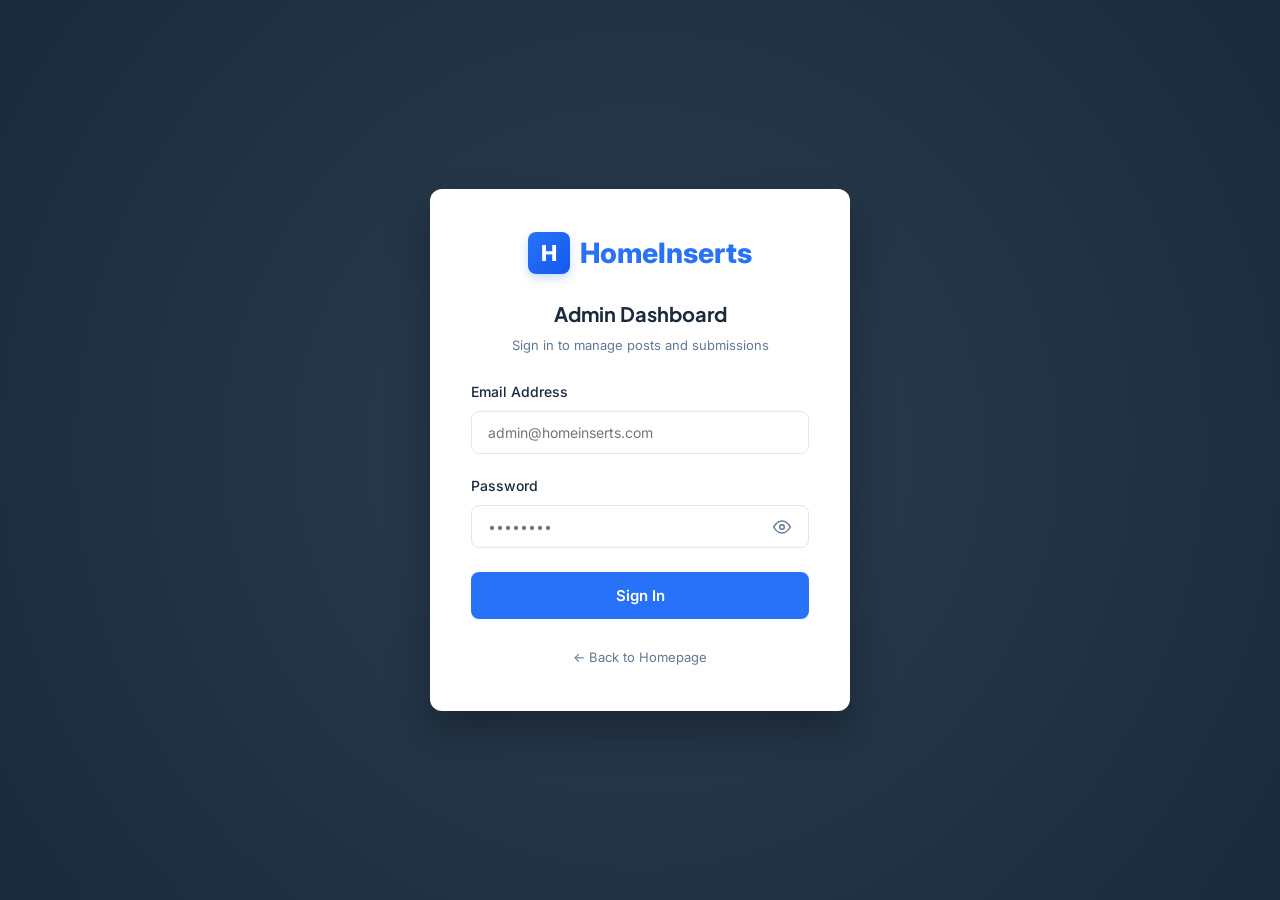
==== commit 3172fcc6: "feat: Add Multi-Author System & Password visibility toggles" ====
--- a/admin.html
+++ b/admin.html
@@ -273,9 +273,21 @@
 
   <!-- Access Control Check -->
   <script>
-    if (sessionStorage.getItem('home_inserts_admin_logged_in') !== 'true') {
-      window.location.href = 'login.html';
-    }
+    (function() {
+      const loggedUser = JSON.parse(sessionStorage.getItem('home_inserts_logged_in_user'));
+      if (sessionStorage.getItem('home_inserts_admin_logged_in') !== 'true' || !loggedUser) {
+        window.location.href = 'login.html';
+        return;
+      }
+      // Double check suspension
+      const dbUsers = JSON.parse(localStorage.getItem('home_inserts_users') || '[]');
+      const matching = dbUsers.find(u => u.id === loggedUser.id);
+      if (matching && matching.status === 'Suspended') {
+        sessionStorage.clear();
+        alert('Your account has been suspended.');
+        window.location.href = 'login.html';
+      }
+    })();
   </script>
 
   <div class="admin-layout-wrapper">
@@ -291,16 +303,18 @@
         <div class="admin-nav-section" style="margin-bottom:8px;">Main</div>
         <nav class="admin-nav-links" aria-label="Admin Tab Control">
           <div class="admin-nav-item active" data-tab="overview"><span class="nav-icon">📊</span> Dashboard</div>
-          <div class="admin-nav-item" data-tab="articles"><span class="nav-icon">📰</span> Manage Articles</div>
-          <div class="admin-nav-item" data-tab="create"><span class="nav-icon">✏️</span> Publish Article</div>
+          <div class="admin-nav-item" data-tab="articles" data-roles="Super Admin,Admin,Editor,Author"><span class="nav-icon">📰</span> Manage Articles</div>
+          <div class="admin-nav-item" data-tab="create" data-roles="Super Admin,Admin,Author"><span class="nav-icon">✏️</span> Publish Article</div>
+          <div class="admin-nav-item" data-tab="authors" data-roles="Super Admin,Admin"><span class="nav-icon">👥</span> Manage Authors</div>
         </nav>
       </div>
 
       <div>
-        <div class="admin-nav-section" style="margin-bottom:8px;">Inbox</div>
+        <div class="admin-nav-section" id="inbox-section-title" style="margin-bottom:8px;">Inbox</div>
         <nav class="admin-nav-links">
-          <div class="admin-nav-item" data-tab="submissions"><span class="nav-icon">📬</span> Guest Submissions</div>
-          <div class="admin-nav-item" data-tab="newsletter"><span class="nav-icon">📧</span> Newsletter Emails</div>
+          <div class="admin-nav-item" data-tab="submissions" data-roles="Super Admin,Admin,Editor"><span class="nav-icon">📬</span> Review Submissions</div>
+          <div class="admin-nav-item" data-tab="newsletter" data-roles="Super Admin,Admin"><span class="nav-icon">📧</span> Newsletter Emails</div>
+          <div class="admin-nav-item" data-tab="settings" data-roles="Super Admin"><span class="nav-icon">⚙️</span> Site Settings</div>
         </nav>
       </div>
 
@@ -317,7 +331,7 @@
       <div class="admin-header">
         <div class="admin-header-left">
           <h2 id="admin-page-title">Dashboard Overview</h2>
-          <span>Logged in as: <strong>aijazmajeed804@gmail.com</strong> &nbsp;·&nbsp; Owner</span>
+          <span id="admin-user-info-text">Logged in as: <strong>aijazmajeed804@gmail.com</strong> &nbsp;·&nbsp; Super Admin</span>
         </div>
         <div style="display:flex; gap:10px; align-items:center;">
           <span style="font-size:12px; color:var(--color-body-light);" id="admin-current-time"></span>
@@ -386,6 +400,7 @@
                 <th>Category</th>
                 <th>Author</th>
                 <th>Date</th>
+                <th>Status</th>
                 <th>Actions</th>
               </tr>
             </thead>
@@ -427,9 +442,10 @@
                     <label for="admin-title">Article Title <span style="color:#d93025;">*</span></label>
                     <input type="text" id="admin-title" class="form-control" required placeholder="e.g., 5 Tips for Choosing Living Room Furniture">
                   </div>
-                  <div class="form-group">
+                  <div class="form-group" id="author-select-wrapper">
                     <label for="admin-author">Author Name <span style="color:#d93025;">*</span></label>
                     <input type="text" id="admin-author" class="form-control" required placeholder="Author Name or Brand" value="Administrator">
+                    <input type="hidden" id="admin-author-id" value="">
                   </div>
                 </div>
 
@@ -446,9 +462,16 @@
                     </select>
                   </div>
                   <div class="form-group">
-                    <label for="admin-tags">Tags <span class="optional-tag">(comma-separated)</span></label>
-                    <input type="text" id="admin-tags" class="form-control" placeholder="e.g., Furniture, Bedroom, Storage">
+                    <label for="admin-status">Publish Status <span style="color:#d93025;">*</span></label>
+                    <select id="admin-status" class="form-control" required>
+                      <!-- Populated dynamically in JS based on role -->
+                    </select>
                   </div>
+                </div>
+
+                <div class="form-group" style="margin-bottom: 18px;">
+                  <label for="admin-tags">Tags <span class="optional-tag">(comma-separated)</span></label>
+                  <input type="text" id="admin-tags" class="form-control" placeholder="e.g., Furniture, Bedroom, Storage">
                 </div>
 
                 <div class="form-group" style="margin-bottom: 18px;">
@@ -787,6 +810,156 @@
         </div>
       </div>
 
+      <!-- ▌ TAB 6: MANAGE AUTHORS ▐ -->
+      <div class="admin-tab-content" id="tab-authors">
+        <div class="tab-section-title">Author Accounts Management</div>
+        <div class="tab-section-sub">Register new authors or manage existing ones. Suspend or activate accounts as needed.</div>
+        
+        <!-- Register / Edit Author Form -->
+        <div class="form-card" style="margin-bottom: 30px;" id="author-form-card">
+          <div class="form-section-header" id="author-form-header"><span class="section-icon">👤</span> Register New Author</div>
+          <form id="admin-author-form">
+            <input type="hidden" id="author-edit-id" value="">
+            <div class="form-grid-2" style="margin-bottom: 18px;">
+              <div class="form-group">
+                <label for="author-form-name">Full Name <span style="color:#d93025;">*</span></label>
+                <input type="text" id="author-form-name" class="form-control" required placeholder="e.g., John Smith">
+              </div>
+              <div class="form-group">
+                <label for="author-form-username">Username <span style="color:#d93025;">*</span> <span class="optional-tag">(used for profile URL slug)</span></label>
+                <input type="text" id="author-form-username" class="form-control" required placeholder="e.g., john-smith">
+              </div>
+            </div>
+            <div class="form-grid-2" style="margin-bottom: 18px;">
+              <div class="form-group">
+                <label for="author-form-email">Email Address <span style="color:#d93025;">*</span></label>
+                <input type="email" id="author-form-email" class="form-control" required placeholder="e.g., john@homeinserts.com">
+              </div>
+              <div class="form-group">
+                <label for="author-form-password">Password <span style="color:#d93025;">*</span></label>
+                <div class="password-wrapper">
+                  <input type="password" id="author-form-password" class="form-control" required placeholder="••••••••">
+                  <button type="button" id="toggle-author-password" class="password-toggle-btn" aria-label="Toggle Password Visibility" title="Show password">
+                    <svg class="eye-icon" width="18" height="18" viewBox="0 0 24 24" fill="none" stroke="currentColor" stroke-width="2" stroke-linecap="round" stroke-linejoin="round"><path d="M1 12s4-8 11-8 11 8 11 8-4 8-11 8-11-8-11-8z"></path><circle cx="12" cy="12" r="3"></circle></svg>
+                    <svg class="eye-off-icon" width="18" height="18" viewBox="0 0 24 24" fill="none" stroke="currentColor" stroke-width="2" stroke-linecap="round" stroke-linejoin="round" style="display: none;"><path d="M17.94 17.94A10.07 10.07 0 0 1 12 20c-7 0-11-8-11-8a18.45 18.45 0 0 1 5.06-5.94M9.9 4.24A9.12 9.12 0 0 1 12 4c7 0 11 8 11 8a18.5 18.5 0 0 1-2.16 3.19m-6.72-1.07a3 3 0 1 1-4.24-4.24"></path><line x1="1" y1="1" x2="23" y2="23"></line></svg>
+                  </button>
+                </div>
+              </div>
+            </div>
+            <div class="form-grid-2" style="margin-bottom: 18px;">
+              <div class="form-group">
+                <label for="author-form-role">User Role <span style="color:#d93025;">*</span></label>
+                <select id="author-form-role" class="form-control" required>
+                  <option value="Author">Author</option>
+                  <option value="Editor">Editor</option>
+                  <option value="Admin">Admin</option>
+                  <option value="Super Admin">Super Admin</option>
+                </select>
+              </div>
+              <div class="form-group">
+                <label for="author-form-image">Avatar Image URL</label>
+                <input type="url" id="author-form-image" class="form-control" placeholder="https://images.unsplash.com/photo-...">
+              </div>
+            </div>
+            <div class="form-group" style="margin-bottom: 18px;">
+              <label for="author-form-bio">Biography / Description</label>
+              <textarea id="author-form-bio" class="form-control" rows="3" placeholder="Brief description of the author's expertise and professional background."></textarea>
+            </div>
+            <div class="form-grid-2" style="margin-bottom: 24px;">
+              <div class="form-group">
+                <label for="author-form-fb">Facebook URL <span class="optional-tag">(optional)</span></label>
+                <input type="url" id="author-form-fb" class="form-control" placeholder="https://facebook.com/username">
+              </div>
+              <div class="form-group">
+                <label for="author-form-tw">Twitter URL <span class="optional-tag">(optional)</span></label>
+                <input type="url" id="author-form-tw" class="form-control" placeholder="https://twitter.com/username">
+              </div>
+            </div>
+            <div style="display:flex; gap:12px;">
+              <button type="submit" class="btn" id="author-submit-btn" style="width:auto; padding:12px 30px;">➕ Register User</button>
+              <button type="button" class="btn btn-view" id="author-cancel-btn" style="width:auto; padding:12px 30px; display:none;">Cancel</button>
+            </div>
+          </form>
+        </div>
+
+        <!-- Authors List Table -->
+        <div class="table-wrapper">
+          <table class="admin-table">
+            <thead>
+              <tr>
+                <th style="width:25%;">Name</th>
+                <th>Role</th>
+                <th>Email</th>
+                <th>Status</th>
+                <th>Actions</th>
+              </tr>
+            </thead>
+            <tbody id="admin-authors-list">
+              <!-- Filled dynamically in JS -->
+            </tbody>
+          </table>
+        </div>
+      </div>
+
+      <!-- ▌ TAB 7: SITE SETTINGS ▐ -->
+      <div class="admin-tab-content" id="tab-settings">
+        <div class="tab-section-title">Website Settings</div>
+        <div class="tab-section-sub">Configure the main site settings, branding parameters, SEO configurations, and global options.</div>
+        
+        <div class="form-card">
+          <div class="form-section-header"><span>⚙️</span> Global Configuration</div>
+          <form id="admin-settings-form">
+            <div class="form-grid-2" style="margin-bottom: 18px;">
+              <div class="form-group">
+                <label for="settings-site-name">Website Name</label>
+                <input type="text" id="settings-site-name" class="form-control" value="Home Inserts">
+              </div>
+              <div class="form-group">
+                <label for="settings-site-slogan">Site Slogan</label>
+                <input type="text" id="settings-site-slogan" class="form-control" value="The Ultimate Hub for Home, Garden & DIY Guest Articles">
+              </div>
+            </div>
+            
+            <div class="form-section-header"><span>🎨</span> Branding & Design</div>
+            <div class="form-grid-2" style="margin-bottom: 18px;">
+              <div class="form-group">
+                <label for="settings-brand-color">Primary Color</label>
+                <input type="color" id="settings-brand-color" class="form-control" style="height:45px;" value="#3b82f6">
+              </div>
+              <div class="form-group">
+                <label for="settings-logo-text">Branding Icon Text</label>
+                <input type="text" id="settings-logo-text" class="form-control" value="H">
+              </div>
+            </div>
+
+            <div class="form-section-header"><span>🔍</span> Global SEO & Security</div>
+            <div class="form-group" style="margin-bottom: 18px;">
+              <label for="settings-meta-keywords">Global Meta Keywords</label>
+              <input type="text" id="settings-meta-keywords" class="form-control" value="home decor, interior design, guest posts, landscaping, DIY">
+            </div>
+            <div class="form-grid-2" style="margin-bottom: 24px;">
+              <div class="form-group">
+                <label for="settings-security-level">Security Firewalls</label>
+                <select id="settings-security-level" class="form-control">
+                  <option value="Standard">Standard Firewall (Active)</option>
+                  <option value="High">High (Strict verification)</option>
+                  <option value="Medium">Medium</option>
+                </select>
+              </div>
+              <div class="form-group">
+                <label for="settings-allow-registrations">Allow Public Registrations</label>
+                <select id="settings-allow-registrations" class="form-control">
+                  <option value="No">No (Admin Invite Only)</option>
+                  <option value="Yes">Yes</option>
+                </select>
+              </div>
+            </div>
+
+            <button type="submit" class="btn" style="width:auto; padding:12px 40px;">💾 Save Site Configurations</button>
+          </form>
+        </div>
+      </div>
+
     </main>
   </div><!-- /.admin-layout-wrapper -->
 
@@ -797,6 +970,14 @@
        ADMIN DASHBOARD ENGINE
     ════════════════════════════════════════════════ */
 
+    // Check role and update header text
+    (function() {
+      const loggedUser = JSON.parse(sessionStorage.getItem('home_inserts_logged_in_user'));
+      if (loggedUser) {
+        document.getElementById('admin-user-info-text').innerHTML = `Logged in as: <strong>${loggedUser.email}</strong> &nbsp;·&nbsp; ${loggedUser.role}`;
+      }
+    })();
+
     // ── Live Clock ────────────────────────────────
     function updateClock() {
       const el = document.getElementById('admin-current-time');
@@ -810,17 +991,30 @@
       overview: 'Dashboard Overview',
       articles: 'Manage Articles',
       create: 'Publish / Edit Article',
-      submissions: 'Guest Submissions',
-      newsletter: 'Newsletter Subscribers'
+      submissions: 'Submissions Review Inbox',
+      newsletter: 'Newsletter Subscribers',
+      authors: 'Author Accounts Manager',
+      settings: 'Website Configuration Settings'
     };
 
     const navItems = document.querySelectorAll('.admin-nav-item[data-tab]');
     navItems.forEach(item => {
       item.addEventListener('click', () => {
+        const target = item.getAttribute('data-tab');
+        
+        // Role check
+        const currentUser = JSON.parse(sessionStorage.getItem('home_inserts_logged_in_user'));
+        if (currentUser) {
+          const rolesAllowed = item.getAttribute('data-roles');
+          if (rolesAllowed && !rolesAllowed.split(',').includes(currentUser.role)) {
+            showToast('Access denied: Insufficient privileges.', 'error');
+            return;
+          }
+        }
+
         navItems.forEach(n => n.classList.remove('active'));
         item.classList.add('active');
 
-        const target = item.getAttribute('data-tab');
         document.querySelectorAll('.admin-tab-content').forEach(c => c.classList.remove('active'));
         document.getElementById(`tab-${target}`).classList.add('active');
         document.getElementById('admin-page-title').textContent = pageTitles[target] || 'Admin';
@@ -828,6 +1022,7 @@
         if (target === 'articles') renderAdminArticles();
         if (target === 'submissions') renderAdminSubmissions();
         if (target === 'newsletter') renderAdminNewsletter();
+        if (target === 'authors') renderAuthorsTable();
         if (target !== 'create') exitEditMode();
       });
     });
@@ -835,19 +1030,101 @@
     // ── Logout ────────────────────────────────────
     document.getElementById('admin-logout-btn').addEventListener('click', () => {
       sessionStorage.removeItem('home_inserts_admin_logged_in');
+      sessionStorage.removeItem('home_inserts_logged_in_user');
       showToast('Logged out successfully.', 'success');
       setTimeout(() => window.location.href = 'index.html', 1000);
     });
 
+    // Setup sidebar elements based on roles
+    function setupSidebarRoleAccess() {
+      const currentUser = JSON.parse(sessionStorage.getItem('home_inserts_logged_in_user'));
+      if (!currentUser) return;
+
+      const userRole = currentUser.role;
+
+      document.querySelectorAll('.admin-nav-item[data-roles]').forEach(item => {
+        const roles = item.getAttribute('data-roles').split(',');
+        if (roles.includes(userRole)) {
+          item.style.display = 'flex';
+        } else {
+          item.style.display = 'none';
+        }
+      });
+
+      // Hide Inbox section title if none of its kids are visible
+      const submissionsNav = document.querySelector('.admin-nav-item[data-tab="submissions"]');
+      const newsletterNav = document.querySelector('.admin-nav-item[data-tab="newsletter"]');
+      const settingsNav = document.querySelector('.admin-nav-item[data-tab="settings"]');
+      const inboxHeader = document.getElementById('inbox-section-title');
+      
+      if (inboxHeader) {
+        const hasVisibleInboxItem = (submissionsNav && submissionsNav.style.display !== 'none') || 
+                                    (newsletterNav && newsletterNav.style.display !== 'none') ||
+                                    (settingsNav && settingsNav.style.display !== 'none');
+        inboxHeader.style.display = hasVisibleInboxItem ? 'block' : 'none';
+      }
+    }
+    setupSidebarRoleAccess();
+
     // ── Stats ─────────────────────────────────────
     function updateStats() {
       setTimeout(() => {
-        document.getElementById('stat-articles').textContent = state.posts.length;
+        const currentUser = JSON.parse(sessionStorage.getItem('home_inserts_logged_in_user'));
+        if (!currentUser) return;
+
+        let userPosts = [...state.posts];
+        if (currentUser.role === 'Author') {
+          userPosts = userPosts.filter(p => p.authorId === currentUser.username || p.author.toLowerCase() === currentUser.name.toLowerCase());
+        }
+        
+        document.getElementById('stat-articles').textContent = userPosts.length;
+        
         const subs = JSON.parse(localStorage.getItem('home_inserts_guest_submissions') || '[]');
-        document.getElementById('stat-submissions').textContent = subs.length;
+        const userSubmissions = JSON.parse(localStorage.getItem('home_inserts_user_posts') || '[]');
+        const pendingReviews = userSubmissions.filter(p => p.status === 'Pending Review');
+        
+        if (currentUser.role === 'Author') {
+          // Authors only see their own pending posts
+          const ownPending = pendingReviews.filter(p => p.authorId === currentUser.username || p.author.toLowerCase() === currentUser.name.toLowerCase());
+          document.getElementById('stat-submissions').textContent = ownPending.length;
+        } else {
+          document.getElementById('stat-submissions').textContent = subs.length + pendingReviews.length;
+        }
+
+        renderNotificationBanner();
       }, 500);
     }
     updateStats();
+
+    // Notification banner for admins/editors
+    function renderNotificationBanner() {
+      const currentUser = JSON.parse(sessionStorage.getItem('home_inserts_logged_in_user'));
+      if (!currentUser || ['Author'].includes(currentUser.role)) return;
+
+      const guestSubmissions = JSON.parse(localStorage.getItem('home_inserts_guest_submissions') || '[]');
+      const userPosts = JSON.parse(localStorage.getItem('home_inserts_user_posts') || '[]');
+      const pendingAuthorPosts = userPosts.filter(p => p.status === 'Pending Review');
+      const totalPending = guestSubmissions.length + pendingAuthorPosts.length;
+
+      const statsGrid = document.querySelector('.admin-stats-grid');
+      let banner = document.getElementById('admin-alert-banner');
+      
+      if (totalPending > 0) {
+        if (!banner) {
+          banner = document.createElement('div');
+          banner.id = 'admin-alert-banner';
+          banner.style.cssText = 'background: #fffbeb; border: 1.5px solid #fef3c7; color: #b45309; padding: 16px; border-radius: 12px; margin-bottom: 24px; font-size: 14px; font-weight: 600; display: flex; align-items: center; gap: 12px; box-shadow: 0 2px 8px rgba(0,0,0,0.02); grid-column: 1/-1;';
+          statsGrid.parentNode.insertBefore(banner, statsGrid);
+        }
+        banner.innerHTML = `
+          <span>🔔</span>
+          <span style="flex-grow:1;">You have <strong>${totalPending}</strong> pending article submissions awaiting review!</span>
+          <button class="btn btn-view" onclick="document.querySelector('.admin-nav-item[data-tab=\\'submissions\\']').click()" style="width:auto; padding:6px 14px; font-size:12px; background:#f59e0b; color:#fff; border:none; cursor:pointer;">Review Inbox</button>
+        `;
+      } else {
+        if (banner) banner.remove();
+      }
+    }
 
     /* ════════════════════════════════════════════════
        ARTICLES TABLE
@@ -856,22 +1133,44 @@
       const tbody = document.getElementById('admin-articles-list');
       tbody.innerHTML = '';
 
-      if (!state.posts.length) {
-        tbody.innerHTML = '<tr><td colspan="5" style="text-align:center; color:var(--color-body-light); padding:30px;">No articles found.</td></tr>';
+      const currentUser = JSON.parse(sessionStorage.getItem('home_inserts_logged_in_user'));
+      if (!currentUser) return;
+
+      let visiblePosts = [...state.posts];
+      if (currentUser.role === 'Author') {
+        visiblePosts = visiblePosts.filter(p => p.authorId === currentUser.username || p.author.toLowerCase() === currentUser.name.toLowerCase());
+      }
+
+      if (!visiblePosts.length) {
+        tbody.innerHTML = '<tr><td colspan="6" style="text-align:center; color:var(--color-body-light); padding:30px;">No articles found.</td></tr>';
         return;
       }
 
-      state.posts.forEach(post => {
+      visiblePosts.forEach(post => {
         const tr = document.createElement('tr');
+        
+        const status = post.status || 'Published';
+        let statusClass = 'status-active';
+        if (status === 'Pending Review') statusClass = 'status-pending';
+        else if (status === 'Draft') statusClass = 'status-badge-suspended';
+        else if (status === 'Revision Requested') statusClass = 'status-badge-suspended';
+
+        let actionButtons = `<button class="action-btn btn-edit" onclick="editArticle(${post.id})">✏️ Edit</button>`;
+        
+        const isOwnPost = post.authorId === currentUser.username || post.author.toLowerCase() === currentUser.name.toLowerCase();
+        const canDelete = currentUser.role === 'Super Admin' || currentUser.role === 'Admin' || (currentUser.role === 'Author' && isOwnPost);
+        
+        if (canDelete) {
+          actionButtons += `<button class="action-btn btn-delete" onclick="deleteArticle(${post.id})">🗑️ Delete</button>`;
+        }
+
         tr.innerHTML = `
           <td><strong style="font-size:14px;">${post.title}</strong></td>
           <td><span style="font-size:12px; padding:3px 8px; background:#f0f4ff; color:#1967d2; border-radius:100px; font-weight:600;">${post.category}</span></td>
           <td style="font-size:13px;">${post.author}</td>
           <td style="font-size:13px; color:var(--color-body-light);">${post.date}</td>
-          <td>
-            <button class="action-btn btn-edit" onclick="editArticle(${post.id})">✏️ Edit</button>
-            <button class="action-btn btn-delete" onclick="deleteArticle(${post.id})">🗑️ Delete</button>
-          </td>
+          <td><span class="status-badge ${statusClass}">${status}</span></td>
+          <td>${actionButtons}</td>
         `;
         tbody.appendChild(tr);
       });
@@ -886,7 +1185,9 @@
 
       // Switch to Create/Edit tab
       navItems.forEach(n => n.classList.remove('active'));
-      document.querySelector('.admin-nav-item[data-tab="create"]').classList.add('active');
+      const createTabBtn = document.querySelector('.admin-nav-item[data-tab="create"]');
+      if (createTabBtn) createTabBtn.classList.add('active');
+      
       document.querySelectorAll('.admin-tab-content').forEach(c => c.classList.remove('active'));
       document.getElementById('tab-create').classList.add('active');
       document.getElementById('admin-page-title').textContent = 'Edit Article';
@@ -901,7 +1202,16 @@
 
       // Populate content fields
       document.getElementById('admin-title').value = post.title || '';
+      
+      // Select correct author dropdown or set value
+      const selectEl = document.getElementById('admin-author-select');
+      if (selectEl) {
+        selectEl.value = post.authorId || 'guest-writer';
+      }
       document.getElementById('admin-author').value = post.author || 'Administrator';
+      const authorIdEl = document.getElementById('admin-author-id');
+      if (authorIdEl) authorIdEl.value = post.authorId || '';
+
       document.getElementById('admin-category').value = post.category || 'Lifestyle';
       document.getElementById('admin-tags').value = (post.tags || []).filter(t => t !== "Editor's Choice" && t !== post.category).join(', ');
       document.getElementById('admin-slug').value = post.slug || '';
@@ -910,6 +1220,22 @@
       document.getElementById('admin-image').value = post.image || '';
       document.getElementById('admin-image-alt').value = post.imageAlt || '';
       document.getElementById('admin-content').value = post.content || '';
+
+      // Populate Status selection
+      populateStatusSelection();
+      const statusEl = document.getElementById('admin-status');
+      if (statusEl) {
+        statusEl.value = post.status || 'Published';
+      }
+
+      // Check revision feedback
+      const notesBanner = document.getElementById('form-status-msg');
+      if (post.status === 'Revision Requested' && post.revisionNotes) {
+        notesBanner.innerHTML = `⚠️ <strong>Revision feedback:</strong> ${post.revisionNotes}`;
+        notesBanner.style.color = '#d97706';
+      } else {
+        notesBanner.innerHTML = '';
+      }
 
       // Populate SEO fields
       document.getElementById('admin-seo-title').value = post.seoTitle || '';
@@ -947,6 +1273,9 @@
       const btn = document.getElementById('form-submit-btn');
       btn.textContent = '🚀 Publish Immediately';
       btn.classList.remove('update-mode');
+      
+      populateAuthorSelection();
+      populateStatusSelection();
       runSeoAnalysis();
     }
 
@@ -994,8 +1323,12 @@
       const editId             = document.getElementById('admin-edit-id').value;
       const editSrc            = document.getElementById('admin-edit-source').value;
       const title              = document.getElementById('admin-title').value.trim();
+      
       const author             = document.getElementById('admin-author').value.trim();
+      const authorId           = document.getElementById('admin-author-id') ? document.getElementById('admin-author-id').value.trim() : '';
+      
       const category           = document.getElementById('admin-category').value;
+      const status             = document.getElementById('admin-status') ? document.getElementById('admin-status').value : 'Published';
       const tagsRaw            = document.getElementById('admin-tags').value.trim();
       const slug               = document.getElementById('admin-slug').value.trim();
       const excerpt            = document.getElementById('admin-excerpt').value.trim();
@@ -1026,6 +1359,8 @@
         title, slug, category, tags,
         date: new Date().toLocaleDateString('en-US', { year:'numeric', month:'long', day:'numeric' }),
         author,
+        authorId,
+        status,
         readTime: `${Math.max(2, Math.ceil(content.split(' ').length / 200))} min read`,
         image, excerpt, articleDescription, imageAlt, content,
         // SEO
@@ -1045,17 +1380,31 @@
         const numId = parseInt(editId);
         postData.id = numId;
 
+        // If author is updating, clear revision notes on submit for review
+        const currentUser = JSON.parse(sessionStorage.getItem('home_inserts_logged_in_user'));
+        if (currentUser && currentUser.role === 'Author') {
+          if (status === 'Pending Review') {
+            delete postData.revisionNotes;
+          }
+        }
+
         if (editSrc === 'user') {
           const idx = userPosts.findIndex(p => p.id === numId);
-          if (idx > -1) userPosts[idx] = postData;
+          if (idx > -1) {
+            // Preserve revision notes if status unchanged
+            if (userPosts[idx].revisionNotes && status === userPosts[idx].status) {
+              postData.revisionNotes = userPosts[idx].revisionNotes;
+            }
+            userPosts[idx] = postData;
+          }
           else userPosts.unshift(postData);
         } else {
-          // For seeded JSON posts: block the old one and save the edited version as a new user post
+          // For seeded JSON posts
           const blockedStr = localStorage.getItem('home_inserts_blocked_posts') || '[]';
           const blocked = JSON.parse(blockedStr);
           if (!blocked.includes(numId)) { blocked.push(numId); }
           localStorage.setItem('home_inserts_blocked_posts', JSON.stringify(blocked));
-          postData.id = Date.now(); // new unique ID
+          postData.id = Date.now();
           userPosts.unshift(postData);
         }
 
@@ -1066,7 +1415,7 @@
         postData.id = Date.now();
         userPosts.unshift(postData);
         localStorage.setItem('home_inserts_user_posts', JSON.stringify(userPosts));
-        showToast('Article published successfully!', 'success');
+        showToast(status === 'Pending Review' ? 'Article submitted for review!' : 'Article published successfully!', 'success');
       }
 
       exitEditMode();
@@ -1326,22 +1675,43 @@
     setTimeout(runSeoAnalysis, 300);
 
     /* ════════════════════════════════════════════════
-       GUEST SUBMISSIONS
+       GUEST & AUTHOR SUBMISSIONS WORKFLOW
     ════════════════════════════════════════════════ */
     function renderAdminSubmissions() {
       const tbody = document.getElementById('admin-submissions-list');
       tbody.innerHTML = '';
-      const submissions = JSON.parse(localStorage.getItem('home_inserts_guest_submissions') || '[]');
-
-      if (!submissions.length) {
-        tbody.innerHTML = '<tr><td colspan="5" style="text-align:center; color:var(--color-body-light); padding:30px;">No guest submissions awaiting review.</td></tr>';
+      
+      const guestSubmissions = JSON.parse(localStorage.getItem('home_inserts_guest_submissions') || '[]');
+      const userPosts = JSON.parse(localStorage.getItem('home_inserts_user_posts') || '[]');
+      const pendingAuthorPosts = userPosts.filter(p => p.status === 'Pending Review');
+
+      if (!guestSubmissions.length && !pendingAuthorPosts.length) {
+        tbody.innerHTML = '<tr><td colspan="5" style="text-align:center; color:var(--color-body-light); padding:30px;">No submissions awaiting review.</td></tr>';
         return;
       }
 
-      submissions.forEach((sub, idx) => {
+      // Render Pending Author Posts
+      pendingAuthorPosts.forEach(post => {
         const tr = document.createElement('tr');
         tr.innerHTML = `
-          <td><strong>${sub.title}</strong></td>
+          <td><strong>${post.title} (Author)</strong></td>
+          <td>${post.author}</td>
+          <td>${post.category}</td>
+          <td style="font-size:12px; max-width:220px; overflow:hidden; text-overflow:ellipsis; white-space:nowrap;">${post.excerpt}</td>
+          <td>
+            <button class="action-btn btn-approve" onclick="approveAuthorPost(${post.id})">✅ Approve</button>
+            <button class="action-btn btn-edit" onclick="requestAuthorRevision(${post.id})" style="background:#fef3c7; color:#d97706;">⚠️ Revision</button>
+            <button class="action-btn btn-delete" onclick="rejectAuthorPost(${post.id})">❌ Reject</button>
+          </td>
+        `;
+        tbody.appendChild(tr);
+      });
+
+      // Render Guest Submissions
+      guestSubmissions.forEach((sub, idx) => {
+        const tr = document.createElement('tr');
+        tr.innerHTML = `
+          <td><strong>${sub.title} (Guest)</strong></td>
           <td>${sub.author}</td>
           <td>${sub.category}</td>
           <td style="font-size:12px; max-width:220px; overflow:hidden; text-overflow:ellipsis; white-space:nowrap;">${sub.excerpt}</td>
@@ -1354,6 +1724,47 @@
       });
     }
 
+    window.approveAuthorPost = function(id) {
+      const userPosts = JSON.parse(localStorage.getItem('home_inserts_user_posts') || '[]');
+      const idx = userPosts.findIndex(p => p.id === id);
+      if (idx > -1) {
+        userPosts[idx].status = 'Published';
+        userPosts[idx].date = new Date().toLocaleDateString('en-US', { year:'numeric', month:'long', day:'numeric' });
+        delete userPosts[idx].revisionNotes; // clear any notes
+        localStorage.setItem('home_inserts_user_posts', JSON.stringify(userPosts));
+        showToast('Author article approved and published!', 'success');
+        loadPosts().then(() => { renderAdminSubmissions(); updateStats(); });
+      }
+    };
+
+    window.requestAuthorRevision = function(id) {
+      const notes = prompt('Enter revision feedback notes for the author:');
+      if (notes === null) return; // cancelled
+      
+      const userPosts = JSON.parse(localStorage.getItem('home_inserts_user_posts') || '[]');
+      const idx = userPosts.findIndex(p => p.id === id);
+      if (idx > -1) {
+        userPosts[idx].status = 'Revision Requested';
+        userPosts[idx].revisionNotes = notes;
+        localStorage.setItem('home_inserts_user_posts', JSON.stringify(userPosts));
+        showToast('Revision feedback sent to author.', 'success');
+        loadPosts().then(() => { renderAdminSubmissions(); updateStats(); });
+      }
+    };
+
+    window.rejectAuthorPost = function(id) {
+      if (!confirm('Reject and delete this submission? This moves it to Draft.')) return;
+      
+      const userPosts = JSON.parse(localStorage.getItem('home_inserts_user_posts') || '[]');
+      const idx = userPosts.findIndex(p => p.id === id);
+      if (idx > -1) {
+        userPosts[idx].status = 'Draft';
+        localStorage.setItem('home_inserts_user_posts', JSON.stringify(userPosts));
+        showToast('Submission rejected and returned to drafts.', 'success');
+        loadPosts().then(() => { renderAdminSubmissions(); updateStats(); });
+      }
+    };
+
     window.approveSubmission = function(index) {
       const submissions = JSON.parse(localStorage.getItem('home_inserts_guest_submissions') || '[]');
       const approved = submissions.splice(index, 1)[0];
@@ -1362,6 +1773,7 @@
       const userPosts = JSON.parse(localStorage.getItem('home_inserts_user_posts') || '[]');
       approved.id = Date.now();
       approved.date = new Date().toLocaleDateString('en-US', { year:'numeric', month:'long', day:'numeric' });
+      approved.status = 'Published';
       userPosts.unshift(approved);
       localStorage.setItem('home_inserts_user_posts', JSON.stringify(userPosts));
 
@@ -1403,6 +1815,283 @@
         tbody.appendChild(tr);
       });
     }
+
+    /* ════════════════════════════════════════════════
+       AUTHOR MANAGER
+    ════════════════════════════════════════════════ */
+    function renderAuthorsTable() {
+      const tbody = document.getElementById('admin-authors-list');
+      if (!tbody) return;
+
+      tbody.innerHTML = '';
+      const users = JSON.parse(localStorage.getItem('home_inserts_users') || '[]');
+
+      users.forEach(user => {
+        const tr = document.createElement('tr');
+        
+        let statusClass = 'status-active';
+        if (user.status === 'Suspended') statusClass = 'status-badge-suspended';
+
+        const currentUser = JSON.parse(sessionStorage.getItem('home_inserts_logged_in_user'));
+        const isSelf = currentUser && currentUser.id === user.id;
+
+        let actionButtons = '';
+        if (!isSelf) {
+          actionButtons = `
+            <button class="action-btn btn-edit" onclick="editAuthor('${user.id}')">✏️ Edit</button>
+            <button class="action-btn ${user.status === 'Suspended' ? 'btn-approve' : 'btn-delete'}" onclick="toggleAuthorStatus('${user.id}')">
+              ${user.status === 'Suspended' ? '🟢 Activate' : '⛔ Suspend'}
+            </button>
+            <button class="action-btn btn-delete" onclick="deleteAuthor('${user.id}')">🗑️ Delete</button>
+          `;
+        } else {
+          actionButtons = `<span style="font-size:12px; color:var(--color-body-light); font-style:italic;">Active Session (You)</span>`;
+        }
+
+        tr.innerHTML = `
+          <td>
+            <div style="display:flex; align-items:center; gap:10px;">
+              <img src="${user.image || 'https://images.unsplash.com/photo-1535713875002-d1d0cf377fde?auto=format&fit=crop&q=80&w=200'}" style="width:32px; height:32px; border-radius:50%; object-fit:cover;">
+              <strong>${user.name}</strong>
+            </div>
+          </td>
+          <td><span class="role-badge ${user.role.toLowerCase().replace(/\s+/g, '-')}">${user.role}</span></td>
+          <td style="font-size:13px;">${user.email}</td>
+          <td><span class="status-badge ${statusClass}">${user.status || 'Active'}</span></td>
+          <td>${actionButtons}</td>
+        `;
+        tbody.appendChild(tr);
+      });
+    }
+
+    // Toggle Author Password Visibility
+    const authorPasswordInput = document.getElementById('author-form-password');
+    const authorToggleBtn = document.getElementById('toggle-author-password');
+    if (authorToggleBtn && authorPasswordInput) {
+      const authorEyeIcon = authorToggleBtn.querySelector('.eye-icon');
+      const authorEyeOffIcon = authorToggleBtn.querySelector('.eye-off-icon');
+
+      authorToggleBtn.addEventListener('click', () => {
+        const isPassword = authorPasswordInput.type === 'password';
+        authorPasswordInput.type = isPassword ? 'text' : 'password';
+        authorEyeIcon.style.display = isPassword ? 'none' : 'block';
+        authorEyeOffIcon.style.display = isPassword ? 'block' : 'none';
+        authorToggleBtn.title = isPassword ? 'Hide password' : 'Show password';
+      });
+    }
+
+    document.getElementById('admin-author-form').addEventListener('submit', (e) => {
+      e.preventDefault();
+
+      const editId = document.getElementById('author-edit-id').value;
+      const name = document.getElementById('author-form-name').value.trim();
+      const username = document.getElementById('author-form-username').value.trim().toLowerCase().replace(/\s+/g, '-');
+      const email = document.getElementById('author-form-email').value.trim();
+      const password = document.getElementById('author-form-password').value;
+      const role = document.getElementById('author-form-role').value;
+      const image = document.getElementById('author-form-image').value.trim() || 'https://images.unsplash.com/photo-1535713875002-d1d0cf377fde?auto=format&fit=crop&q=80&w=200';
+      const bio = document.getElementById('author-form-bio').value.trim();
+      const facebook = document.getElementById('author-form-fb').value.trim();
+      const twitter = document.getElementById('author-form-tw').value.trim();
+
+      let users = JSON.parse(localStorage.getItem('home_inserts_users') || '[]');
+
+      if (editId) {
+        const idx = users.findIndex(u => u.id === editId);
+        if (idx > -1) {
+          users[idx].name = name;
+          users[idx].username = username;
+          users[idx].email = email;
+          users[idx].password = password;
+          users[idx].role = role;
+          users[idx].image = image;
+          users[idx].bio = bio;
+          users[idx].socials = { facebook, twitter };
+          
+          localStorage.setItem('home_inserts_users', JSON.stringify(users));
+          showToast('Author profile updated successfully!', 'success');
+        }
+      } else {
+        if (users.some(u => u.username === username || u.email.toLowerCase() === email.toLowerCase())) {
+          showToast('Username or Email already exists.', 'error');
+          return;
+        }
+
+        const newUser = {
+          id: 'user-' + Date.now(),
+          name, username, email, password, role, image, bio,
+          socials: { facebook, twitter },
+          status: 'Active'
+        };
+
+        users.push(newUser);
+        localStorage.setItem('home_inserts_users', JSON.stringify(users));
+        showToast('New Author registered successfully!', 'success');
+      }
+
+      resetAuthorForm();
+      renderAuthorsTable();
+      populateAuthorSelection();
+    });
+
+    function resetAuthorForm() {
+      document.getElementById('author-edit-id').value = '';
+      document.getElementById('admin-author-form').reset();
+      
+      // Reset password field visibility toggler
+      const pwd = document.getElementById('author-form-password');
+      if (pwd) {
+        pwd.type = 'password';
+        const authorToggleBtn = document.getElementById('toggle-author-password');
+        if (authorToggleBtn) {
+          authorToggleBtn.querySelector('.eye-icon').style.display = 'block';
+          authorToggleBtn.querySelector('.eye-off-icon').style.display = 'none';
+          authorToggleBtn.title = 'Show password';
+        }
+      }
+
+      document.getElementById('author-form-header').innerHTML = '<span>👤</span> Register New Author';
+      document.getElementById('author-submit-btn').textContent = '➕ Register User';
+      document.getElementById('author-cancel-btn').style.display = 'none';
+      document.getElementById('author-form-username').disabled = false;
+    }
+
+    document.getElementById('author-cancel-btn').addEventListener('click', () => {
+      resetAuthorForm();
+    });
+
+    window.editAuthor = function(id) {
+      const users = JSON.parse(localStorage.getItem('home_inserts_users') || '[]');
+      const user = users.find(u => u.id === id);
+      if (!user) return;
+
+      document.getElementById('author-edit-id').value = user.id;
+      document.getElementById('author-form-name').value = user.name;
+      document.getElementById('author-form-username').value = user.username;
+      document.getElementById('author-form-username').disabled = true;
+      document.getElementById('author-form-email').value = user.email;
+      document.getElementById('author-form-password').value = user.password;
+      document.getElementById('author-form-role').value = user.role;
+      document.getElementById('author-form-image').value = user.image || '';
+      document.getElementById('author-form-bio').value = user.bio || '';
+      document.getElementById('author-form-fb').value = (user.socials && user.socials.facebook) || '';
+      document.getElementById('author-form-tw').value = (user.socials && user.socials.twitter) || '';
+
+      document.getElementById('author-form-header').innerHTML = '<span>👤</span> Edit Author Profile';
+      document.getElementById('author-submit-btn').textContent = '💾 Update User';
+      document.getElementById('author-cancel-btn').style.display = 'inline-block';
+      
+      const authorFormCard = document.getElementById('author-form-card');
+      if (authorFormCard) authorFormCard.scrollIntoView({ behavior: 'smooth' });
+    };
+
+    window.toggleAuthorStatus = function(id) {
+      let users = JSON.parse(localStorage.getItem('home_inserts_users') || '[]');
+      const idx = users.findIndex(u => u.id === id);
+      if (idx > -1) {
+        users[idx].status = users[idx].status === 'Suspended' ? 'Active' : 'Suspended';
+        localStorage.setItem('home_inserts_users', JSON.stringify(users));
+        showToast(`User status set to ${users[idx].status}`, 'success');
+        renderAuthorsTable();
+      }
+    };
+
+    window.deleteAuthor = function(id) {
+      if (!confirm('Are you sure you want to delete this author? All their published posts will remain but will fallback to Guest profile.')) return;
+      let users = JSON.parse(localStorage.getItem('home_inserts_users') || '[]');
+      users = users.filter(u => u.id !== id);
+      localStorage.setItem('home_inserts_users', JSON.stringify(users));
+      showToast('Author profile deleted.', 'success');
+      renderAuthorsTable();
+      populateAuthorSelection();
+    };
+
+    /* ════════════════════════════════════════════════
+       SITE CONFIGURATION SETTINGS
+    ════════════════════════════════════════════════ */
+    document.getElementById('admin-settings-form').addEventListener('submit', (e) => {
+      e.preventDefault();
+      showToast('Website configurations saved successfully!', 'success');
+    });
+
+    /* ════════════════════════════════════════════════
+       DYNAMIC DOWNDOWNS & INITIALIZATION
+    ════════════════════════════════════════════════ */
+    function populateAuthorSelection() {
+      const wrapper = document.getElementById('author-select-wrapper');
+      if (!wrapper) return;
+
+      const currentUser = JSON.parse(sessionStorage.getItem('home_inserts_logged_in_user'));
+      const users = JSON.parse(localStorage.getItem('home_inserts_users') || '[]');
+
+      if (currentUser.role === 'Author') {
+        wrapper.innerHTML = `
+          <label for="admin-author">Author Name <span style="color:#d93025;">*</span></label>
+          <input type="text" id="admin-author" class="form-control" value="${currentUser.name}" readonly>
+          <input type="hidden" id="admin-author-id" value="${currentUser.username}">
+        `;
+      } else {
+        let options = '';
+        users.forEach(u => {
+          options += `<option value="${u.username}" ${u.username === currentUser.username ? 'selected' : ''}>${u.name} (${u.role})</option>`;
+        });
+        options += `<option value="guest-writer">Guest Writer / Anonymous</option>`;
+
+        wrapper.innerHTML = `
+          <label for="admin-author-select">Select Author <span style="color:#d93025;">*</span></label>
+          <select id="admin-author-select" class="form-control" onchange="syncAuthorFields()">
+            ${options}
+          </select>
+          <input type="hidden" id="admin-author" value="${currentUser.name}">
+          <input type="hidden" id="admin-author-id" value="${currentUser.username}">
+        `;
+      }
+    }
+
+    window.syncAuthorFields = function() {
+      const select = document.getElementById('admin-author-select');
+      if (!select) return;
+      const val = select.value;
+      const users = JSON.parse(localStorage.getItem('home_inserts_users') || '[]');
+      const user = users.find(u => u.username === val);
+      
+      const authorInput = document.getElementById('admin-author');
+      const authorIdInput = document.getElementById('admin-author-id');
+      
+      if (user) {
+        authorInput.value = user.name;
+        authorIdInput.value = user.username;
+      } else if (val === 'guest-writer') {
+        authorInput.value = 'Guest Writer';
+        authorIdInput.value = 'guest-writer';
+      }
+    };
+
+    function populateStatusSelection() {
+      const select = document.getElementById('admin-status');
+      if (!select) return;
+
+      const currentUser = JSON.parse(sessionStorage.getItem('home_inserts_logged_in_user'));
+      if (!currentUser) return;
+
+      select.innerHTML = '';
+      if (currentUser.role === 'Author') {
+        select.innerHTML = `
+          <option value="Draft" selected>Draft (Saved privately)</option>
+          <option value="Pending Review">Submit for Review</option>
+        `;
+      } else {
+        select.innerHTML = `
+          <option value="Published" selected>Published (Live)</option>
+          <option value="Pending Review">Pending Review</option>
+          <option value="Draft">Draft</option>
+        `;
+      }
+    }
+
+    // Call dynamic setup routines
+    populateAuthorSelection();
+    populateStatusSelection();
   </script>
 </body>
 </html>
--- a/css/style.css
+++ b/css/style.css
@@ -1665,3 +1665,242 @@
   color: #c5221f;
 }
 
+/* ════════════════════════════════════════════════
+   AUTHOR MANAGEMENT & MULTI-AUTHOR SYSTEM STYLES
+════════════════════════════════════════════════ */
+
+/* Author Bio Card on single post page */
+.author-bio-card {
+  display: flex;
+  gap: 24px;
+  padding: 30px;
+  background: #ffffff;
+  border: 1px solid var(--color-border);
+  border-radius: var(--radius-lg);
+  margin-top: 40px;
+  align-items: center;
+  box-shadow: 0 4px 12px rgba(0, 0, 0, 0.03);
+}
+
+.author-bio-avatar {
+  width: 90px;
+  height: 90px;
+  border-radius: 50%;
+  object-fit: cover;
+  border: 3px solid #f0f4ff;
+  flex-shrink: 0;
+  box-shadow: 0 2px 8px rgba(0,0,0,0.08);
+}
+
+.author-bio-info {
+  flex-grow: 1;
+}
+
+.author-bio-header {
+  display: flex;
+  align-items: center;
+  gap: 12px;
+  flex-wrap: wrap;
+  margin-bottom: 8px;
+}
+
+.author-bio-header h4 {
+  margin: 0;
+  font-size: 18px;
+  font-weight: 800;
+  color: var(--color-heading);
+}
+
+.author-bio-header h4 a {
+  color: var(--color-primary);
+  text-decoration: none;
+}
+
+.author-bio-header h4 a:hover {
+  color: var(--color-primary-hover);
+  text-decoration: underline;
+}
+
+.author-bio-text {
+  margin: 0 0 14px 0;
+  font-size: 14px;
+  color: var(--color-body);
+  line-height: 1.6;
+}
+
+.author-bio-socials {
+  display: flex;
+  gap: 16px;
+  flex-wrap: wrap;
+}
+
+.author-bio-socials a {
+  color: var(--color-body-light);
+  font-size: 13px;
+  font-weight: 600;
+  text-decoration: none;
+  display: inline-flex;
+  align-items: center;
+  gap: 6px;
+  transition: var(--transition);
+}
+
+.author-bio-socials a:hover {
+  color: var(--color-primary);
+}
+
+/* Author Page Layout */
+.author-profile-header {
+  background: linear-gradient(135deg, #f8fafc 0%, #edf2f7 100%);
+  border-bottom: 1px solid var(--color-border);
+  padding: 50px 0;
+  text-align: center;
+  position: relative;
+}
+
+.author-profile-container {
+  max-width: 800px;
+  margin: 0 auto;
+  padding: 0 20px;
+}
+
+.author-profile-img {
+  width: 120px;
+  height: 120px;
+  border-radius: 50%;
+  object-fit: cover;
+  border: 4px solid #ffffff;
+  box-shadow: 0 6px 18px rgba(0, 0, 0, 0.1);
+  margin-bottom: 20px;
+}
+
+.author-profile-name {
+  font-size: 28px;
+  font-weight: 800;
+  color: var(--color-heading);
+  margin-bottom: 8px;
+}
+
+.author-profile-role {
+  display: inline-block;
+  background: var(--color-primary);
+  color: #fff;
+  font-size: 11px;
+  font-weight: 700;
+  text-transform: uppercase;
+  letter-spacing: 0.8px;
+  padding: 4px 12px;
+  border-radius: 100px;
+  margin-bottom: 16px;
+}
+
+.author-profile-bio {
+  font-size: 15px;
+  line-height: 1.7;
+  color: var(--color-body);
+  margin-bottom: 24px;
+}
+
+/* Badges for active status/role in tables */
+.status-badge-suspended {
+  background: #fce8e6;
+  color: #d93025;
+}
+
+.role-badge {
+  display: inline-block;
+  padding: 3px 8px;
+  border-radius: 6px;
+  font-size: 11px;
+  font-weight: 600;
+  background: #f1f5f9;
+  color: #475569;
+}
+
+.role-badge.super-admin {
+  background: #f5f3ff;
+  color: #7c3aed;
+}
+
+.role-badge.admin {
+  background: #eff6ff;
+  color: #2563eb;
+}
+
+.role-badge.editor {
+  background: #ecfdf5;
+  color: #059669;
+}
+
+.role-badge.author {
+  background: #fff7ed;
+  color: #ea580c;
+}
+
+/* Form Styles for Author Manager and Site Settings */
+.form-section-desc {
+  font-size: 13px;
+  color: var(--color-body-light);
+  margin-bottom: 16px;
+  line-height: 1.5;
+}
+
+/* Mobile responsive fixes for author bio card */
+@media (max-width: 600px) {
+  .author-bio-card {
+    flex-direction: column;
+    text-align: center;
+    padding: 20px;
+  }
+  .author-bio-avatar {
+    width: 80px;
+    height: 80px;
+  }
+  .author-bio-header {
+    justify-content: center;
+  }
+  .author-bio-socials {
+    justify-content: center;
+  }
+}
+
+/* Password Visibility Toggle Styles */
+.password-wrapper {
+  position: relative;
+  width: 100%;
+}
+
+.password-wrapper .form-control {
+  padding-right: 44px; /* Ensure space for the toggle button */
+}
+
+.password-toggle-btn {
+  position: absolute;
+  right: 12px;
+  top: 50%;
+  transform: translateY(-50%);
+  background: none;
+  border: none;
+  cursor: pointer;
+  color: var(--color-body-light);
+  display: flex;
+  align-items: center;
+  justify-content: center;
+  padding: 6px;
+  border-radius: 50%;
+  transition: var(--transition);
+  z-index: 2;
+}
+
+.password-toggle-btn:hover {
+  color: var(--color-primary);
+  background-color: rgba(40, 114, 250, 0.08);
+}
+
+.password-toggle-btn svg {
+  display: block;
+  pointer-events: none; /* Let clicks pass to the button */
+}
+
+
+
